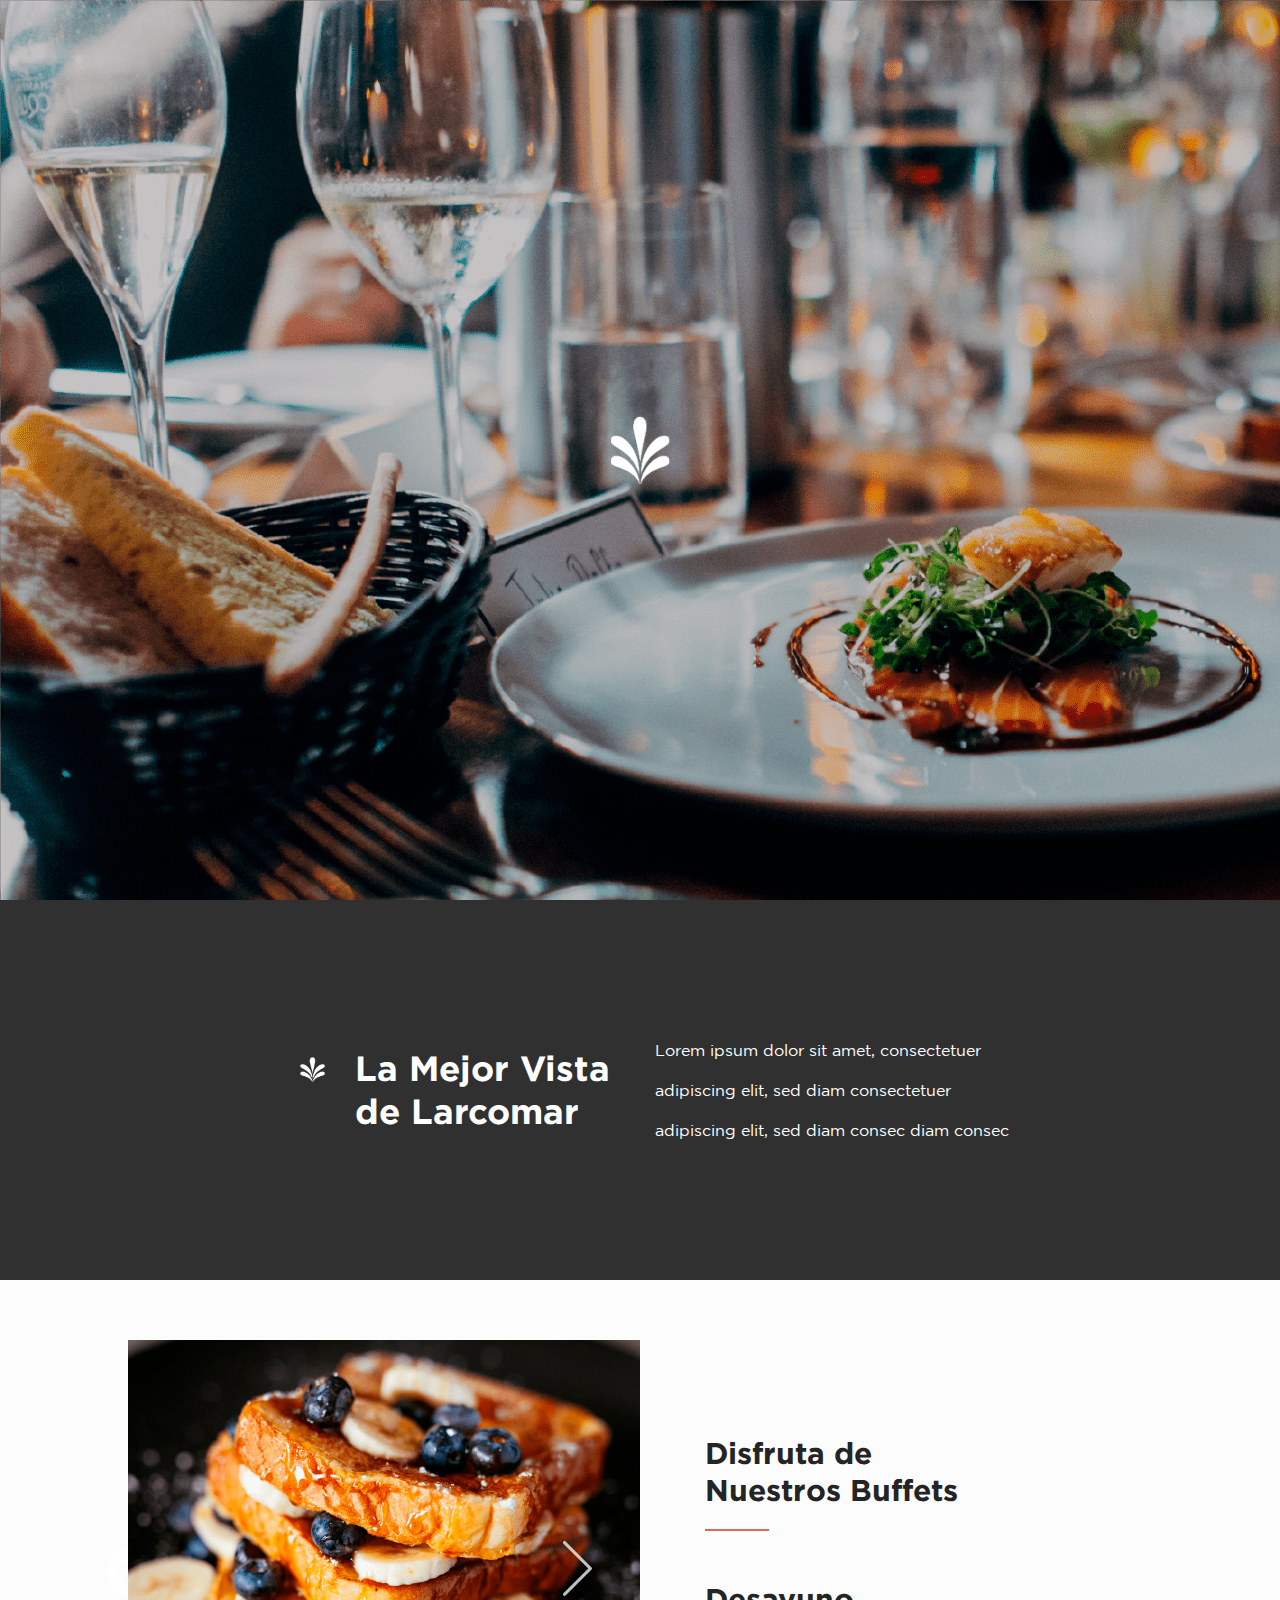
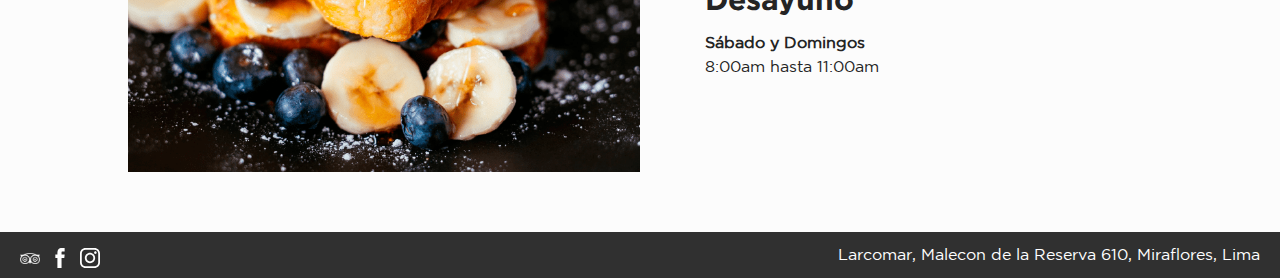
==== index.html @ da6137b2 "first commit" ====
<!DOCTYPE html>
<html lang="es">

<head>
  <meta charset="UTF-8">
  <meta name="viewport" content="width=device-width, initial-scale=1.0">
  <meta http-equiv="X-UA-Compatible" content="ie=edge">
  <title>Mangos | Inicio</title>
  <link rel="stylesheet" href="js/slick/slick.css">
  <link rel="stylesheet" href="js/slick/slick-theme.css">
  <link rel="stylesheet" href="css/style.css">
</head>

<body>
  <div class="loader">
    <img src="img/isotipo-blanco.png" alt="">
  </div>

  </div>
  <header class="header">
    <div class="container__menu">
      <nav class="menu">
        <div class="menu__icon menu-botton" id="bottonOpen">
          <img src="img/menu.svg" alt="">
        </div>
        <div class="menu__sidenav" id="sidenav">
          <a class="closebtn" id="bottonClose">&times;</a>
          <a class="isotipo" href=""><img src="img/isotipo-blanco.png" alt=""></a>
          <a href="index.html">Home</a>
          <a href="card.html">Carta</a>
          <a href="galery.html">Galería</a>
          <a href="#">Reserva</a>
          <a href="contact.html">Contacto</a>
          <a class="language" href="">EN</a>
        </div>

      </nav>
    </div>
  </header>

  <main>
    <section class="banner__home">
      <img src="img/home-header.png" alt="">
      <div class="btn__reservation"><a href="">Reserva</a></div>
      <div class="banner__home__logo">
        <img src="img/logo-blanco.png" alt="">
      </div>
      <div class="btn__card"><a href="">Ver Carta</a></div>
    </section>
    <section class="home__description">
      <div class="home__description__title">
        <img src="img/isotipo-blanco.png" alt="">
        <h1>La Mejor Vista de Larcomar</h1>
      </div>
      <div class="home__description__text">
        <p>Lorem ipsum dolor sit amet, consectetuer adipiscing elit, sed diam consectetuer adipiscing elit, sed diam consec diam consec</p>
      </div>
    </section>

    <section class="home__food">

      <div class="container__one">

        <div class="home__food__slider">
          <div class="slider__home">
            <div class="slide">
              <img src="img/home-slider-desayuno.png" alt="">
            </div>
            <div class="slide">
              <img src="img/home-slider-almuerzo.png" alt="">
            </div>
            <div class="slide">
              <img src="img/home-slider-almuerzo.png" alt="">
            </div>
          </div>
        </div>

        <div class="home__food__description">
          <div class="home__food__description__title">
            <h1>Disfruta de Nuestros Buffets</h1>
            <hr class="border-orange">
          </div>
          <div class="home__food__description__text">
            <p>Desayuno</p>
            <div class="home__food__description__text__hour">
              <span class="days">
                        Sábado y Domingos
                      </span>
              <span class="hours">
                        8:00am hasta 11:00am
                      </span>
            </div>
          </div>
        </div>

      </div>
    </section>
  </main>

  <footer class="footer">
    <div class="footer__redes-sociale">
      <ul>
        <li>
          <a href=""><img src="img/trivago.png" alt=""></a>
        </li>
        <li>
          <a href=""><img src="img/facebook-logo.svg" alt=""></a>
        </li>
        <li>
          <a href=""><img src="img/instagram-logo.svg" alt=""></a>
        </li>
      </ul>
    </div>
    <div class="footer__text">
      Larcomar, Malecon de la Reserva 610, Miraflores, Lima
    </div>
  </footer>

  <script src="js/jquery-3.2.1.min.js"></script>
  <script src="js/slick/slick.min.js"></script>
  <script src="js/main.js"></script>
</body>

</html>
---- css/style.css ----
/* ********** Helpers ********** */
/* ********** Custom Properties ********** */
@font-face {
  font-family: "Gotham-Bold";
  src: url("../fonts/Gotham-Bold.otf");
}
@font-face {
  font-family: "MyriadPro-Regular";
  src: url("../fonts/MyriadPro-Regular.otf");
}
@font-face {
  font-family: "ufonts.com_gotham-book";
  src: url("../fonts/ufonts.com_gotham-book.ttf");
}
:root {
  --gothamBold: "Gotham-Bold";
  --gothamBook: "ufonts.com_gotham-book";
  --alternateFont: monospace;
  --fontWeightLight: 300;
  --fontWeightRegular: 400;
  --fontWeightMedium: 500;
  --fontWeightSemiBold: 600;
  --fontWeightBold: 700;
  --fontSize: 1em;
  --fontSizeParagrap: 20px;
  --fontSizeTitle: 45px;
  --fontSizeSubTitle: 30px;
  --lineHeight: 1.6;
  --white: #FFFFFF;
  --black: #000000;
  --mainColor: #303030;
  --main-color-hover: #363c63;
  --secondColor: #DC6B58;
  --second-color-hover: #0445af;
  --alternateColor: #939EBF;
  --bg-color: var(--mainColor);
  --bg-modal-color: var(--main-modal-color);
  --bg-alternate-color: #999;
  --bg-alternate-modal-color: rgba(153, 153, 153, .75);
  --border-color: #DDD;
  --text-color: #242424;
  --title-color: #333;
  --link-color: var(--second-color);
  --link-hover-color: var(--alternate-color);
  --max-width: 1200px;
  --header-height: 5rem;
  --textColor: var(--black);
}

/* ********** Variables ********** */
/* ********** Mixins ********** */
/* ********** Reset ********** */
html {
  box-sizing: border-box;
  font-family: var(--main-font), var(--alternate-font);
  font-size: var(--font-size);
  line-height: var(--line-height);
  color: var(--text-color);
  background-color: #fcfcfc;
}

*,
*:after,
*:before {
  box-sizing: inherit;
  padding: 0;
  margin: 0;
}

body {
  overflow-x: hidden;
}

a {
  text-decoration: none;
  color: var(--link-color);
  transition: all 0.3s ease-out;
}
a:hover {
  color: var(--link-hover-color);
}

img {
  max-width: 100%;
  width: 100%;
  height: auto;
}

::selection {
  background-color: var(--mainColor);
  color: var(--secondColor);
}

.u-responsiveGrid, .Project {
  display: grid;
  grid-gap: 1em;
  grid-template-columns: repeat(auto-fill, minmax(300px, 1fr));
}

.u-responsiveFlexbox {
  display: flex;
  flex-wrap: wrap;
}
.u-responsiveFlexbox > * {
  flex: 1 1 200px;
}

.u-message, .Form progress + span, .Form input[type=submit], .Sign-btn, .About-info {
  font-size: 4vw;
  font-weight: bold;
  text-align: center;
}
@media screen and (min-width: 45em) {
  .u-message, .Form progress + span, .Form input[type=submit], .Sign-btn, .About-info {
    font-size: 1.5rem;
  }
}

.u-none {
  display: none;
}

.u-btn, .Form input[type=submit], .Sign-btn {
  font-size: 1.1rem;
  margin: 1rem auto;
  padding: 0.5rem 1.5rem;
  outline: 0;
  border: 0;
  border-radius: 10em;
  color: var(--second-color);
  background-color: var(--main-color);
  cursor: pointer;
  box-shadow: var(--shadow-1);
  transition: all 0.3s ease;
}
.u-btn:hover, .Form input[type=submit]:hover, .Sign-btn:hover {
  color: var(--main-color);
  background-color: var(--second-color);
  box-shadow: var(--shadow);
}

.loader {
  display: flex;
  flex-direction: column;
  justify-content: center;
  align-items: center;
  position: fixed;
  height: 100vh;
  width: 100%;
  background: url(../img/home-header.png);
  z-index: 99999;
}
.loader img {
  width: 60px;
  -webkit-animation: flash linear 1s infinite;
  animation: flash linear 1s infinite;
}

@-webkit-keyframes flash {
  0% {
    opacity: 1;
  }
  50% {
    opacity: 0.1;
  }
  100% {
    opacity: 1;
  }
}
@keyframes flash {
  0% {
    opacity: 1;
  }
  50% {
    opacity: 0.1;
  }
  100% {
    opacity: 1;
  }
}
.Home .fa-trash {
  display: none;
}

.About {
  margin: 0 auto;
  max-width: 1024px;
}
.About-header {
  margin: 1.25rem auto;
  width: 80%;
  display: flex;
  justify-content: center;
  justify-items: center;
  align-items: center;
  /*img:first-child {
      grid-column: 1 / 4;
      grid-row: 1 / 2;
    }

    img:last-child {
      grid-column: 2 / 5;
      grid-row: 1 / 2;
    }*/
}
.About-header img {
  border-radius: 50%;
  box-shadow: var(--shadow-img);
  height: 500px;
}
.About-info {
  width: 80%;
  margin: 2rem auto;
  text-align: left;
}
.About-flow {
  width: 90%;
  margin: 1.25rem auto;
}
.About-flow div {
  margin-bottom: 1rem;
  display: grid;
  grid-template-columns: 3rem 1fr;
  grid-template-rows: repeat(2, auto);
  grid-template-areas: "h2 h3" ".  p";
  grid-gap: 2vw;
  align-items: baseline;
}
@media screen and (min-width: 64em) {
  .About-flow div {
    grid-gap: 1rem;
  }
}
.About-flow h2 {
  grid-area: h2;
  color: var(--title-color);
  font-size: 10vw;
}
@media screen and (min-width: 64em) {
  .About-flow h2 {
    font-size: 5rem;
  }
}
.About-flow h3 {
  grid-area: h3;
  color: var(--title-color);
  font-size: 5vw;
}
@media screen and (min-width: 64em) {
  .About-flow h3 {
    font-size: 2.5rem;
  }
}
.About-flow p {
  grid-area: p;
  font-size: 4vw;
}
@media screen and (min-width: 37.5em) {
  .About-flow p {
    font-size: 3.5vw;
  }
}
@media screen and (min-width: 45em) {
  .About-flow p {
    font-size: 3vw;
  }
}
@media screen and (min-width: 64em) {
  .About-flow p {
    font-size: 1.5rem;
  }
}
.About-flow .skill-title {
  color: var(--title-color);
  font-size: 5vw;
}
@media screen and (min-width: 64em) {
  .About-flow .skill-title {
    font-size: 2.5rem;
  }
}
.About-flow .skill {
  display: flex;
  flex-wrap: wrap;
  justify-content: space-evenly;
}
.About-flow .skill .icon {
  margin: 1.25rem 1rem;
  display: flex;
  flex-direction: column;
  flex-wrap: wrap;
  justify-content: center;
  align-items: center;
  align-content: center;
}
.About-flow .skill .icon svg {
  font-size: 5vw;
}
@media screen and (min-width: 64em) {
  .About-flow .skill .icon svg {
    font-size: 2.5rem;
  }
}
.About-flow .skill .icon p {
  font-size: 4vw;
  font-weight: bold;
}
@media screen and (min-width: 37.5em) {
  .About-flow .skill .icon p {
    font-size: 3.5vw;
  }
}
@media screen and (min-width: 45em) {
  .About-flow .skill .icon p {
    font-size: 3vw;
  }
}
@media screen and (min-width: 64em) {
  .About-flow .skill .icon p {
    font-size: 1.5rem;
  }
}

.Contact {
  margin: 0 auto;
  max-width: 80%;
  min-height: calc(100vh - var(--header-height));
  display: flex;
  justify-content: center;
  align-items: center;
}
@media screen and (min-width: 45em) {
  .Contact {
    min-height: calc(100vh - var(--header-height) - 2rem);
  }
}
.Contact form {
  width: 100%;
}

.Admin {
  padding: 1rem;
  min-height: calc(100vh - var(--header-height));
  display: flex;
  flex-direction: column;
  justify-content: center;
  align-items: center;
}
@media screen and (min-width: 45em) {
  .Admin {
    min-height: calc(100vh - var(--header-height) - 2rem);
  }
}
.Admin-auth {
  display: flex;
  flex-direction: column;
  align-items: center;
}
.Admin-auth > * {
  width: 80%;
}
@media screen and (min-width: 45em) {
  .Admin-auth {
    flex-direction: row;
    justify-content: space-evenly;
    align-items: flex-start;
  }
  .Admin-auth > * {
    width: 40%;
  }
}
.Admin-user {
  display: flex;
  flex-direction: column;
  align-items: center;
}
.Admin-user img {
  max-width: 150px;
  border-radius: 50%;
  box-shadow: var(--shadow);
}
.Admin h1 {
  font-size: 3rem;
}

.Sign-btn {
  max-width: 50%;
}

/* ********** Components ********** */
.header {
  position: relative;
}

.container__menu {
  width: 95%;
  position: absolute;
}
.container__one {
  width: 80%;
}
@media screen and (min-width: 1400px) {
  .container__one {
    width: 85%;
  }
}

.navbar {
  display: flex;
  justify-content: space-between;
  padding: 0.5rem 1rem;
  flex-wrap: wrap;
  position: fixed;
  top: 0;
  right: 0;
  left: 0;
  z-index: 1030;
}
@media screen and (min-width: 45em) {
  .navbar {
    flex: 1 1 0;
    padding: 1rem 1.2rem;
  }
}
.navbar__btn {
  flex: 0;
}
@media screen and (min-width: 45em) {
  .navbar__btn {
    display: none;
  }
}
.navbar__brand {
  flex: 1;
  text-align: center;
  margin-left: -5px;
  align-self: center;
}
.navbar__menu {
  margin-top: -100vw;
  width: 100%;
  text-align: center;
  transition: all 1s ease;
  z-index: -111;
}
.navbar__menu.is-active {
  margin-top: 0;
}
@media screen and (min-width: 45em) {
  .navbar__menu {
    flex: 2;
    width: auto;
    margin-top: 0;
  }
}
@media screen and (min-width: 45em) {
  .navbar__menu ul {
    display: flex;
    justify-content: flex-end;
  }
}
.navbar__menu li {
  list-style: none;
}
@media screen and (min-width: 64em) {
  .navbar__menu li {
    padding-left: 1rem;
  }
}
.navbar__menu a {
  padding-right: 0.5rem;
  display: block;
}
@media screen and (min-width: 45em) {
  .navbar__menu a {
    margin-left: 0.5rem;
  }
}
@media screen and (min-width: 64em) {
  .navbar__menu a {
    padding: 0.2rem 1rem;
  }
}

.banner__home {
  width: 100%;
  height: 300px;
}
@media screen and (min-width: 45em) {
  .banner__home {
    height: 100vh;
  }
}
.banner__home img {
  width: 100%;
  height: 300px;
}
@media screen and (min-width: 45em) {
  .banner__home img {
    height: 100vh;
  }
}
.banner__home__logo {
  position: absolute;
  top: 18%;
  left: 50%;
  transform: translate(-50%, -50%);
}
@media screen and (min-width: 45em) {
  .banner__home__logo {
    top: 50%;
  }
}
.banner__home__logo img {
  width: 220px;
  height: auto;
}
.banner__card {
  margin-bottom: 75px;
}

.logo {
  text-align: center;
}
.logo.-contact, .logo.-card {
  padding-top: 130px;
}
@media (max-width: 1700px) {
  .logo.-contact, .logo.-card {
    padding: 100px 0 60px 0;
  }
}
.logo.-contact img, .logo.-card img {
  width: 150px;
}
.logo.-contact {
  padding-bottom: 95px;
}
.logo.-card {
  padding-bottom: 65px;
}

.btn__reservation {
  z-index: 999;
  background-color: var(--secondColor);
  color: var(--white);
  position: absolute;
  top: 600px;
  left: -78px;
  padding: 5px 60px 6px;
  font-family: var(--gothamBold);
  font-size: var(--fontSizeParagrap);
  letter-spacing: 1px;
  transform: rotate(-90deg);
}
.btn__reservation.-contact {
  top: 425.5px;
}
@media (max-width: 1700px) {
  .btn__reservation.-contact {
    top: 384px;
  }
}
@media (max-width: 720px) {
  .btn__reservation.-contact {
    top: 330px;
  }
}
@media (max-width: 1700px) {
  .btn__reservation {
    font-size: 16px;
    padding: 5px 50px 6px;
    left: -70px;
    top: 470px;
  }
}
@media (max-width: 720px) {
  .btn__reservation {
    padding: 5px 30px 6px;
    left: -50px;
    top: 20%;
  }
}
.btn__reservation.-card {
  top: 398px;
  left: -76px;
  padding: 5px 60px 10px;
}
@media (max-width: 1700px) {
  .btn__reservation.-card {
    top: 362px;
    left: -78px;
  }
}
.btn__reservation.-galery {
  top: 486.5px;
}
@media (max-width: 1700px) {
  .btn__reservation.-galery {
    top: 435px;
  }
}
@media (max-width: 720px) {
  .btn__reservation.-galery {
    top: 420px;
  }
}
.btn__card {
  z-index: 999;
  letter-spacing: 1px;
  background-color: var(--secondColor);
  color: var(--white);
  position: absolute;
  top: 600px;
  right: -94px;
  padding: 5px 60px;
  font-family: var(--gothamBold);
  font-size: var(--fontSizeParagrap);
  transform: rotate(-90deg);
}
.btn__card.-contact {
  top: 434px;
}
@media (max-width: 1700px) {
  .btn__card.-contact {
    top: 384px;
  }
}
@media (max-width: 720px) {
  .btn__card.-contact {
    top: 330px;
  }
}
.btn__card.-galery {
  top: 486.5px;
}
@media (max-width: 1700px) {
  .btn__card.-galery {
    top: 435px;
  }
}
@media (max-width: 720px) {
  .btn__card.-galery {
    top: 420px;
  }
}
@media (max-width: 1700px) {
  .btn__card {
    font-size: 16px;
    padding: 5px 42px;
    right: -69px;
    top: 470px;
  }
}
@media (max-width: 720px) {
  .btn__card {
    padding: 5px 22px;
    right: -49px;
    top: 20%;
  }
}
.btn__reservation-submit {
  background: #000000;
  color: #ffffff;
  border: none;
  padding: 10px 20px 15px 25px;
  letter-spacing: 0.06em;
  text-transform: uppercase;
  text-decoration: none;
  outline: none;
  box-shadow: 0 1px 3px rgba(0, 0, 0, 0.12), 0 1px 2px rgba(0, 0, 0, 0.24);
  transition: all 0.3s cubic-bezier(0.25, 0.8, 0.25, 1);
}
.btn__reservation-submit:hover {
  color: #8b8b8b;
  box-shadow: 0 7px 14px rgba(0, 0, 0, 0.18), 0 5px 5px rgba(0, 0, 0, 0.12);
}

.navbar {
  background-color: purple;
}
.navbar.is-active {
  border-radius: 0 0 1rem 1rem;
}
.navbar__btn {
  font-size: 1.3rem;
  color: var(--white);
}
.navbar__brand {
  color: var(--white);
}
@media screen and (min-width: 64em) {
  .navbar__brand {
    font-size: 1.3rem;
  }
}
.navbar__menu {
  font-size: 5vw;
}
@media screen and (min-width: 45em) {
  .navbar__menu {
    font-size: var(--font-size);
  }
}
.navbar__menu a {
  color: var(--white);
  border-radius: 1rem;
}
.navbar__menu a:hover {
  color: purple;
  background-color: var(--white);
}
@media screen and (min-width: 45em) {
  .navbar__menu a:hover {
    background-color: transparent;
  }
}
@media screen and (min-width: 64em) {
  .navbar__menu a:hover {
    background-color: var(--white);
  }
}

/* Header */
.large-header {
  position: relative;
  width: 100%;
  background: #333;
  overflow: hidden;
  background-size: cover;
  background-position: center center;
  z-index: 1;
}

.main-title {
  position: absolute;
  margin: 0;
  padding: 0;
  color: #f9f1e9;
  text-align: center;
  top: 50%;
  left: 50%;
  -webkit-transform: translate3d(-50%, -50%, 0);
  transform: translate3d(-50%, -50%, 0);
}

.demo-1 .main-title,
.demo-3 .main-title {
  text-transform: uppercase;
  font-size: 4.2em;
  letter-spacing: 0.1em;
}

.main-title .thin {
  font-weight: 200;
}

@media only screen and (max-width: 768px) {
  .demo-1 .main-title,
.demo-3 .main-title,
.demo-4 .main-title {
    font-size: 3em;
  }

  .demo-2 .main-title {
    font-size: 4em;
  }
}
.Title {
  margin: 2rem 0;
  font-size: 4vw;
  color: var(--white);
}
@media screen and (min-width: 45em) {
  .Title {
    grid-area: title;
    align-self: center;
    margin: 0;
    font-size: 1.5vw;
    text-align: center;
  }
}
@media screen and (min-width: 64em) {
  .Title {
    margin: 1rem 0;
    text-align: initial;
  }
}
.Title * {
  margin-bottom: 0.5rem;
}
@media screen and (min-width: 45em) {
  .Title * {
    margin-bottom: 0;
  }
}
@media screen and (min-width: 64em) {
  .Title * {
    margin-bottom: 0.5rem;
  }
}

.menu {
  display: flex;
  justify-content: flex-end;
  padding-top: 70px;
}
@media (max-width: 780px) {
  .menu {
    padding-top: 50px;
  }
}
.menu__icon img {
  width: 30px;
}
.menu__sidenav {
  display: flex;
  flex-direction: column;
  justify-content: center;
  align-content: center;
  align-items: center;
  height: 100%;
  /* 100% Full-height */
  width: 0;
  /* 0 width - change this with JavaScript */
  position: fixed;
  /* Stay in place */
  z-index: 10000;
  /* Stay on top */
  top: 0;
  /* Stay at the top */
  right: 0;
  background-color: var(--secondColor);
  /* Black*/
  overflow-x: hidden;
  /* Disable horizontal scroll */
  padding-top: 60px;
  /* Place content 60px from the top */
  transition: 0.5s;
  /* 0.5 second transition effect to slide in the sidenav */
}
.menu__sidenav.-active {
  width: 579px;
}
@media (max-width: 1024px) {
  .menu__sidenav.-active {
    width: 100%;
  }
}
.menu__sidenav a {
  padding-bottom: 2em;
  text-decoration: none;
  font-size: var(--fontSizeSubTitle);
  font-family: var(--gothamBook);
  color: var(--white);
  display: block;
  transition: 0.3s;
}
@media (max-width: 1700px) {
  .menu__sidenav a {
    padding-bottom: 35px;
  }
}
.menu__sidenav a:hover {
  color: #f1f1f1;
}
.menu__sidenav .language {
  padding-top: 32px;
}
@media (max-width: 1700px) {
  .menu__sidenav .language {
    padding-top: 16px;
  }
}
.menu__sidenav .isotipo {
  padding-bottom: 60px;
}
.menu__sidenav .isotipo img {
  width: 60px;
}
@media (max-width: 1700px) {
  .menu__sidenav .isotipo {
    padding-bottom: 35px;
  }
}
.menu__sidenav .closebtn {
  position: absolute;
  top: 45px;
  right: 60px;
  font-size: 50px;
  margin-left: 50px;
  cursor: pointer;
}
.menu__card {
  position: absolute;
  top: 980px;
  left: -355px;
  font-family: var(--gothamBook);
  font-size: var(--fontSizeParagrap);
  z-index: 9999;
  transform: rotate(-90deg);
}
@media (max-width: 1700px) {
  .menu__card {
    font-size: 16px;
    left: -310px;
  }
}
@media (max-width: 1280px) {
  .menu__card {
    top: 880px;
  }
}
.menu__card .actived {
  border-bottom: 4px solid var(--secondColor);
}
.menu__card a {
  margin-left: 45px;
  cursor: pointer;
}

.slick-prev:after {
  content: "";
  display: none;
}

.slick-next::before {
  content: "";
  background-image: url("../img/next-arrow.svg");
  background-size: cover;
  height: 55px;
  width: 55px;
  position: absolute;
}

.slick-next {
  right: 80px;
  top: 46.5%;
}

.slick-prev::before, .slick-next::before {
  font-size: 55px;
  line-height: 1;
  opacity: 0.75;
  color: white;
  -webkit-font-smoothing: antialiased;
  -moz-osx-font-smoothing: grayscale;
}

.slick-prev:hover:after,
.slick-next:hover:after {
  color: #7e7e7e;
}

.SocialMedia {
  display: flex;
  justify-content: space-evenly;
  font-size: 4vw;
}
@media screen and (min-width: 45em) {
  .SocialMedia {
    grid-area: social;
    font-size: 1.5rem;
  }
}

.footer {
  background-color: var(--mainColor);
  display: flex;
  justify-content: space-between;
  align-items: center;
  color: var(--white);
  padding: 10px 20px;
  font-family: var(--gothamBook);
  font-size: var(--fontSizeParagrap);
  height: 80px;
}
@media (max-width: 1700px) {
  .footer {
    font-size: 16px;
    height: auto;
  }
}
@media (max-width: 480px) {
  .footer {
    text-align: right;
  }
}
.footer__redes-sociale ul {
  display: flex;
  justify-content: flex-start;
  align-items: center;
  list-style: none;
}
.footer__redes-sociale ul li {
  margin-right: 10px;
}
.footer__redes-sociale ul li img {
  width: 20px;
  padding-top: 6px;
}
@media (max-width: 480px) {
  .footer__redes-sociale ul li img {
    width: 30px;
  }
}

.Form {
  text-align: center;
}
.Form * {
  margin-bottom: 0.5rem;
}
.Form input[type=text],
.Form input[type=email],
.Form textarea {
  padding: 1rem;
  width: 100%;
  display: block;
  border-radius: 10em;
  box-shadow: var(--shadow-1);
  border: 0;
  font-size: 1rem;
  font-family: var(--main-font);
  transition: all 0.3s ease-out;
  margin-bottom: 1rem;
}
.Form input[type=text]:focus,
.Form input[type=email]:focus,
.Form textarea:focus {
  outline: 0;
  border: 0;
  box-shadow: var(--shadow);
}
.Form progress {
  margin-bottom: 1rem;
  -webkit-appearance: none;
  appearance: none;
  border: 0;
  width: 100%;
  height: 2rem;
}
.Form progress[value] {
  background-color: var(--alternate-color);
}
.Form progress::-webkit-progress-bar {
  background-color: var(--alternate-color);
}
.Form progress::-moz-progress-bar {
  background-color: var(--second-color);
}
.Form progress::-webkit-progress-value {
  background-color: var(--second-color);
}
.Form progress + span {
  display: block;
}
.Form-uploader {
  position: relative;
  width: 100%;
  overflow: hidden;
  display: flex;
  justify-content: space-between;
  align-items: center;
}
.Form-uploader span {
  padding-left: 0.5rem;
  width: 15%;
  display: block;
  text-align: center;
}
.Form-uploader input[type=file] {
  position: absolute;
  width: 100%;
  top: 0;
  bottom: 0;
  left: 0;
  right: 0;
  cursor: pointer;
  opacity: 0;
}
.Form legend {
  font-size: 3rem;
}

.Project figure {
  padding: 1rem;
  display: flex;
  flex-direction: column;
}
.Project img {
  background-color: var(--border-color);
  border-radius: 1rem 1rem 0 0;
  box-shadow: var(--shadow);
}
.Project figcaption {
  display: flex;
  flex-direction: column;
  flex-wrap: wrap;
  justify-content: flex-start;
  align-items: flex-start;
  align-content: flex-start;
  box-shadow: var(--shadow);
  border-radius: 0 0 1rem 1rem;
  padding: 0.9rem;
  font-size: 4vw;
  color: var(--second-color);
  background-color: var(--white);
}
.Project figcaption div {
  display: flex;
  flex-wrap: wrap;
  justify-content: space-between;
  align-items: flex-start;
  align-content: center;
  width: 100%;
  margin: 0.5rem 0;
}
.Project figcaption div .title {
  font-size: 1.1rem;
  font-weight: bold;
  text-transform: uppercase;
}
.Project figcaption div svg {
  font-size: 1.5rem;
}
.Project figcaption .description,
.Project figcaption .category {
  font-size: 1rem;
  color: var(--text-color);
  text-transform: uppercase;
}
.Project .fa-trash {
  cursor: pointer;
}

.home__description {
  background: var(--mainColor);
  display: flex;
  justify-content: center;
  align-items: center;
  flex-wrap: wrap;
  padding: 30px;
  color: var(--white);
  margin-bottom: 60px;
  padding: 130px 475px;
}
@media (max-width: 1700px) {
  .home__description {
    padding: 130px 270px;
  }
}
@media (max-width: 1024px) {
  .home__description {
    padding: 50px 70px;
  }
}
@media (max-width: 780px) {
  .home__description {
    padding: 30px;
  }
}
.home__description__title {
  display: flex;
  flex: 1;
  padding-left: 30px;
}
.home__description__title img {
  width: 40px;
  height: 45px;
  padding-top: 10px;
  margin-right: 30px;
}
@media (max-width: 1700px) {
  .home__description__title img {
    width: 30px;
    height: 35px;
  }
}
@media (max-width: 1024px) {
  .home__description__title img {
    padding-top: 0px;
    margin-right: 10px;
  }
}
.home__description__title h1 {
  text-align: left;
  font-family: var(--gothamBold);
  font-size: var(--fontSizeTitle);
  width: 100%;
}
@media (max-width: 1700px) {
  .home__description__title h1 {
    font-size: 35px;
  }
}
@media (max-width: 1024px) {
  .home__description__title h1 {
    font-size: 25px;
    text-align: center;
    padding-bottom: 20px;
  }
}
@media screen and (min-width: 45em) {
  .home__description__title h1 {
    padding-right: 65px;
  }
}
@media (max-width: 1700px) {
  .home__description__title h1 {
    padding-right: 45px;
  }
}
.home__description__text {
  text-align: center;
  font-family: var(--gothamBook);
  font-size: var(--fontSizeParagrap);
}
@media (max-width: 1700px) {
  .home__description__text {
    font-size: 16px;
  }
}
@media screen and (min-width: 45em) {
  .home__description__text {
    flex: 1;
    text-align: left;
  }
  .home__description__text p {
    line-height: 40px;
  }
}
.home__food {
  margin-bottom: 60px;
  display: flex;
  justify-content: center;
  align-items: center;
}
.home__food .container__one {
  display: flex;
  align-items: center;
  flex-wrap: wrap;
}
.home__food__slider {
  width: 100%;
  margin-bottom: 40px;
}
@media screen and (min-width: 64em) {
  .home__food__slider {
    width: 50%;
    margin-bottom: 0;
  }
}
.home__food__description {
  padding-left: 65px;
}
@media (max-width: 1240px) {
  .home__food__description {
    padding-left: 25px;
  }
}
@media (max-width: 1024px) {
  .home__food__description {
    padding-left: 0;
  }
}
.home__food__description__title h1 {
  text-align: left;
  width: 72%;
  font-size: var(--fontSizeTitle);
  font-family: var(--gothamBold);
}
@media (max-width: 1700px) {
  .home__food__description__title h1 {
    font-size: 30px;
  }
}
.home__food__description__title .border-orange {
  margin: 20px 0 50px 0;
  color: var(--secondColor);
  width: 15%;
  height: 2px;
  border: none;
  background: var(--secondColor);
}
@media (max-width: 1024px) {
  .home__food__description__title .border-orange {
    margin-bottom: 30px;
  }
}
.home__food__description__text p {
  font-weight: bold;
  margin-bottom: 15px;
  font-size: var(--fontSizeSubTitle);
  font-family: var(--gothamBold);
}
@media (max-width: 1700px) {
  .home__food__description__text p {
    font-size: 30px;
  }
}
.home__food__description__text__hour {
  font-family: var(--gothamBook);
}
.home__food__description__text__hour span {
  display: block;
  font-size: var(--fontSizeParagrap);
}
@media (max-width: 1700px) {
  .home__food__description__text__hour span {
    font-size: 16px;
  }
}
.home__food__description__text__hour .days {
  padding-bottom: 5px;
  font-size: var(--fontSizeParagrap);
  font-weight: bold;
}
@media (max-width: 1700px) {
  .home__food__description__text__hour .days {
    font-size: 16px;
  }
}

.contact {
  margin-bottom: 90px;
  display: flex;
  justify-content: center;
  align-content: center;
}
@media (max-width: 1400px) {
  .contact {
    margin-bottom: 60px;
  }
}
.contact__container {
  width: 80%;
  display: flex;
  display: flex;
  align-items: center;
  flex-wrap: wrap;
}
@media (max-width: 1024px) {
  .contact__map {
    width: 100%;
  }
}
.contact__map iframe {
  width: 667px;
  height: 593px;
}
@media (max-width: 1700px) {
  .contact__map iframe {
    margin-bottom: 0px;
    width: 500px;
    height: 450px;
  }
}
@media (max-width: 1280px) {
  .contact__map iframe {
    margin-bottom: 0px;
    width: 450px;
    height: 450px;
  }
}
@media (max-width: 1024px) {
  .contact__map iframe {
    margin-bottom: 40px;
    width: 100%;
    height: 400px;
  }
}
.contact__information {
  padding-left: 65px;
}
@media (max-width: 1700px) {
  .contact__information {
    padding-left: 45px;
  }
}
@media (max-width: 1280px) {
  .contact__information {
    padding-left: 25px;
  }
}
@media (max-width: 1024px) {
  .contact__information {
    padding-left: 0;
  }
}
.contact__information__title h1 {
  text-align: left;
  width: 72%;
  font-family: var(--gothamBold);
  font-size: var(--fontSizeTitle);
}
@media (max-width: 1700px) {
  .contact__information__title h1 {
    font-size: 35px;
  }
}
@media (max-width: 1024px) {
  .contact__information__title h1 {
    font-size: 25px;
  }
}
.contact__information__title .border-orange {
  margin: 20px 0 50px 0;
  color: var(--secondColor);
  width: 15%;
  height: 2px;
  border: none;
  background: var(--secondColor);
}
@media (max-width: 1024px) {
  .contact__information__title .border-orange {
    margin-bottom: 30px;
  }
}
.contact__information__direction.-one {
  margin-bottom: 50px;
}
@media (max-width: 1024px) {
  .contact__information__direction.-one {
    margin-bottom: 30px;
  }
}
.contact__information__direction h2 {
  font-weight: bold;
  font-weight: bold;
  margin-bottom: 15px;
  font-size: var(--fontSizeSubTitle);
  font-family: var(--gothamBold);
}
@media (max-width: 1700px) {
  .contact__information__direction h2 {
    font-size: 30px;
  }
}
.contact__information__direction p {
  margin-bottom: 10px;
  font-family: var(--gothamBook);
}
.contact__information__direction__hour span {
  display: block;
  font-size: var(--fontSizeParagrap);
}
@media (max-width: 1700px) {
  .contact__information__direction__hour span {
    font-size: 16px;
  }
}
.contact__information__direction__hour .days {
  font-weight: bold;
  font-size: var(--fontSizeParagrap);
}
@media (max-width: 1700px) {
  .contact__information__direction__hour .days {
    font-size: 16px;
  }
}

.reservation {
  margin-bottom: 60px;
  display: flex;
  justify-content: center;
  align-content: center;
}
.reservation__container {
  width: 80%;
  justify-content: flex-start;
  display: flex;
  flex-direction: column;
  align-items: flex-start;
  flex-wrap: wrap;
}
.reservation__form {
  width: 100%;
  margin: 45px auto;
}
.reservation__form__row-flex {
  display: flex;
  align-items: center;
  flex-wrap: wrap;
}
.reservation__form__group {
  position: relative;
  margin: 25px 0;
  width: 100%;
}
@media screen and (min-width: 920px) {
  .reservation__form__group {
    width: auto;
    margin: 45px 0;
  }
}
.reservation__form__group input,
.reservation__form__group textarea {
  margin-right: 40px;
  background: none;
  color: #c6c6c6;
  font-size: 18px;
  padding: 10px 10px 10px 0px;
  display: block;
  width: 100%;
  border: none;
  border-radius: 0;
  border-bottom: 1px solid #c6c6c6;
}
@media screen and (min-width: 920px) {
  .reservation__form__group input,
.reservation__form__group textarea {
    width: 320px;
  }
}
.reservation__form__group input:focus,
.reservation__form__group textarea:focus {
  outline: none;
}
.reservation__form__group input:focus ~ label, .reservation__form__group input:valid ~ label,
.reservation__form__group textarea:focus ~ label,
.reservation__form__group textarea:valid ~ label {
  top: -14px;
  font-size: 12px;
  color: #2196F3;
}
.reservation__form__group input:focus ~ .bar:before,
.reservation__form__group textarea:focus ~ .bar:before {
  width: 320px;
}
.reservation__form__group textarea {
  resize: none;
}
.reservation__form__group input[type=password] {
  letter-spacing: 0.3em;
}
.reservation__form__group label {
  color: #c6c6c6;
  font-size: 16px;
  font-weight: normal;
  position: absolute;
  pointer-events: none;
  left: 5px;
  top: 10px;
  transition: 300ms ease all;
}
.reservation__form__group .bar {
  position: relative;
  display: block;
  width: 320px;
}
.reservation__form__group .bar:before {
  content: "";
  height: 2px;
  width: 0;
  bottom: 0px;
  position: absolute;
  background: #2196F3;
  transition: 300ms ease all;
  left: 0%;
}

.group {
  position: relative;
  margin: 45px 0;
}

.btn-box {
  margin: 50px 0 0 0;
}

.select-text {
  padding-right: 40px;
  position: relative;
  font-family: inherit;
  background-color: transparent;
  width: 100%;
  padding: 10px 10px 10px 0;
  font-size: 18px;
  border-radius: 0;
  border: none;
  border-bottom: 1px solid rgba(0, 0, 0, 0.12);
}
@media screen and (min-width: 920px) {
  .select-text {
    width: 320px;
  }
}

/* Remove focus */
.select-text:focus {
  outline: none;
  border-bottom: 1px solid rgba(0, 0, 0, 0);
}

/* Use custom arrow */
.select .select-text {
  appearance: none;
  -webkit-appearance: none;
}

.select {
  width: 100%;
}
@media screen and (min-width: 920px) {
  .select {
    width: 320px;
  }
}

.select:after {
  /* Styling the down arrow */
  width: 0;
  height: 0;
  padding: 0;
  content: "";
  border-left: 6px solid transparent;
  border-right: 6px solid transparent;
  border-top: 6px solid rgba(0, 0, 0, 0.12);
  pointer-events: none;
  float: right;
  margin-top: -25px;
}

/* LABEL ======================================= */
.select-label {
  color: rgba(0, 0, 0, 0.26);
  font-size: 18px;
  font-weight: normal;
  position: absolute;
  pointer-events: none;
  left: 0;
  top: 10px;
  transition: 0.2s ease all;
}

/* active state */
.select-text:focus ~ .select-label,
.select-text:valid ~ .select-label {
  color: #2F80ED;
  top: -20px;
  transition: 0.2s ease all;
  font-size: 14px;
}

/* BOTTOM BARS ================================= */
.select-bar {
  position: relative;
  display: block;
  width: 320px;
}

.select-bar:before,
.select-bar:after {
  content: "";
  height: 2px;
  width: 0;
  bottom: 1px;
  position: absolute;
  background: #2F80ED;
  transition: 0.2s ease all;
}

.select-bar:before {
  left: 50%;
}

.select-bar:after {
  right: 50%;
}

/* active state */
.select-text:focus ~ .select-bar:before,
.select-text:focus ~ .select-bar:after {
  width: 50%;
}

/* HIGHLIGHTER ================================== */
.select-highlight {
  position: absolute;
  height: 60%;
  width: 100px;
  top: 25%;
  left: 0;
  pointer-events: none;
  opacity: 0.5;
}

.md-radio {
  margin-right: 30px;
}

.card {
  margin-bottom: 50px;
  display: flex;
  justify-content: center;
  align-content: center;
}
.card__container {
  width: 80%;
}
.card__content {
  display: none;
  padding: 0 8%;
  flex-direction: column;
}
.card__content.-active {
  display: block;
}
.card__content-border {
  color: #686868;
  height: 1px;
  border: none;
  background: #686868;
  margin-top: 30px;
}
.card__content-title h2 {
  font-size: var(--fontSizeSubTitle);
  font-family: var(--gothamBold);
}
@media (max-width: 1700px) {
  .card__content-title h2 {
    font-size: 30px;
  }
}
.card__content-row {
  display: flex;
  justify-content: flex-start;
  align-content: center;
  flex-wrap: wrap;
}
.card__content__text {
  margin-right: 5%;
  flex: 1;
  margin-top: 40px;
}
.card__content__text img {
  width: 50px;
  float: right;
}
@media (max-width: 1700px) {
  .card__content__text img {
    float: center;
  }
}
.card__content__text-title {
  font-family: var(--gothamBold);
  font-size: var(--fontSizeParagrap);
}
@media (max-width: 1700px) {
  .card__content__text-title {
    font-size: 16px;
  }
}
.card__content__text-description {
  font-family: var(--gothamBook);
  font-size: var(--fontSizeParagrap);
}
@media (max-width: 1700px) {
  .card__content__text-description {
    font-size: 16px;
  }
}
.card__content__text-title, .card__content__text-description {
  line-height: 30px;
}

.galery {
  display: flex;
  justify-content: center;
  align-items: center;
  margin-bottom: 80px;
}
.galery__container {
  width: 100%;
}
@media (max-width: 1700px) {
  .galery__container {
    width: 70%;
  }
}
@media (max-width: 1280px) {
  .galery__container {
    width: 80%;
  }
}

.services-slider {
  display: flex;
  max-width: 600px;
}

.nav-container .slick-current img {
  box-shadow: 0 0 4px 2px rgba(108, 232, 220, 0.9);
}

slider-main {
  width: 100%;
}

.main-container {
  width: 100%;
}

.nav-container img {
  max-height: 135px;
}

.nav-container .slick-slide {
  max-height: 135px;
  margin-bottom: 18px;
}

.services-slider .slick-track {
  margin: 0;
}

@media (min-width: 1000) {
  .slider-nav {
    display: none !important;
  }
}
img {
  vertical-align: middle;
}

/* Position the image container (needed to position the left and right arrows) */
.container {
  position: relative;
  display: flex;
  justify-content: center;
}
@media (max-width: 1024px) {
  .container {
    flex-wrap: wrap;
  }
}

/* Hide the images by default */
.mySlides {
  display: none;
}

/* Add a pointer when hovering over the thumbnail images */
.cursor {
  cursor: pointer;
}

/* Next & previous buttons */
.prev,
.next {
  cursor: pointer;
  width: auto;
  user-select: none;
  -webkit-user-select: none;
  text-align: center;
}
.prev img,
.next img {
  width: 30px;
}
@media (max-width: 720px) {
  .prev img,
.next img {
    width: 20px;
    max-width: 20px;
  }
}
@media (max-width: 1024px) {
  .prev,
.next {
    display: none;
  }
}
.prev.-movil,
.next.-movil {
  display: none;
}
@media (max-width: 1024px) {
  .prev.-movil,
.next.-movil {
    display: block;
  }
}

/* Position the "next button" to the right */
.next {
  padding: 20px;
}

.prev {
  padding: 20px;
}

/* On hover, add a black background color with a little bit see-through */
/* Number text (1/3 etc) */
.numbertext {
  color: #f2f2f2;
  font-size: 12px;
  padding: 8px 12px;
  position: absolute;
  top: 0;
}

/* Container for image text */
.caption-container {
  text-align: center;
  background-color: #222;
  padding: 2px 16px;
  color: white;
}

.row:after {
  content: "";
  display: table;
  clear: both;
}

.row {
  display: flex;
  flex-direction: column;
  padding-left: 65px;
  justify-content: center;
}
@media (max-width: 1700px) {
  .row {
    padding-left: 45px;
  }
}
@media (max-width: 1280px) {
  .row {
    padding-left: 35px;
  }
}
@media (max-width: 1024px) {
  .row {
    flex-direction: row;
    padding-left: 0px;
    padding-top: 30px;
    align-items: center;
  }
}

/* Six columns side by side */
.column {
  margin: 10px;
  height: 200px;
}
@media (max-width: 1400px) {
  .column {
    height: 150px;
  }
}
@media (max-width: 800px) {
  .column {
    height: auto;
  }
}
.column img {
  width: 100%;
  height: 100%;
}

/* Add a transparency effect for thumnbail images */
.demo {
  opacity: 0.6;
}

.active,
.demo:hover {
  opacity: 1;
}

/*# sourceMappingURL=style.css.map */
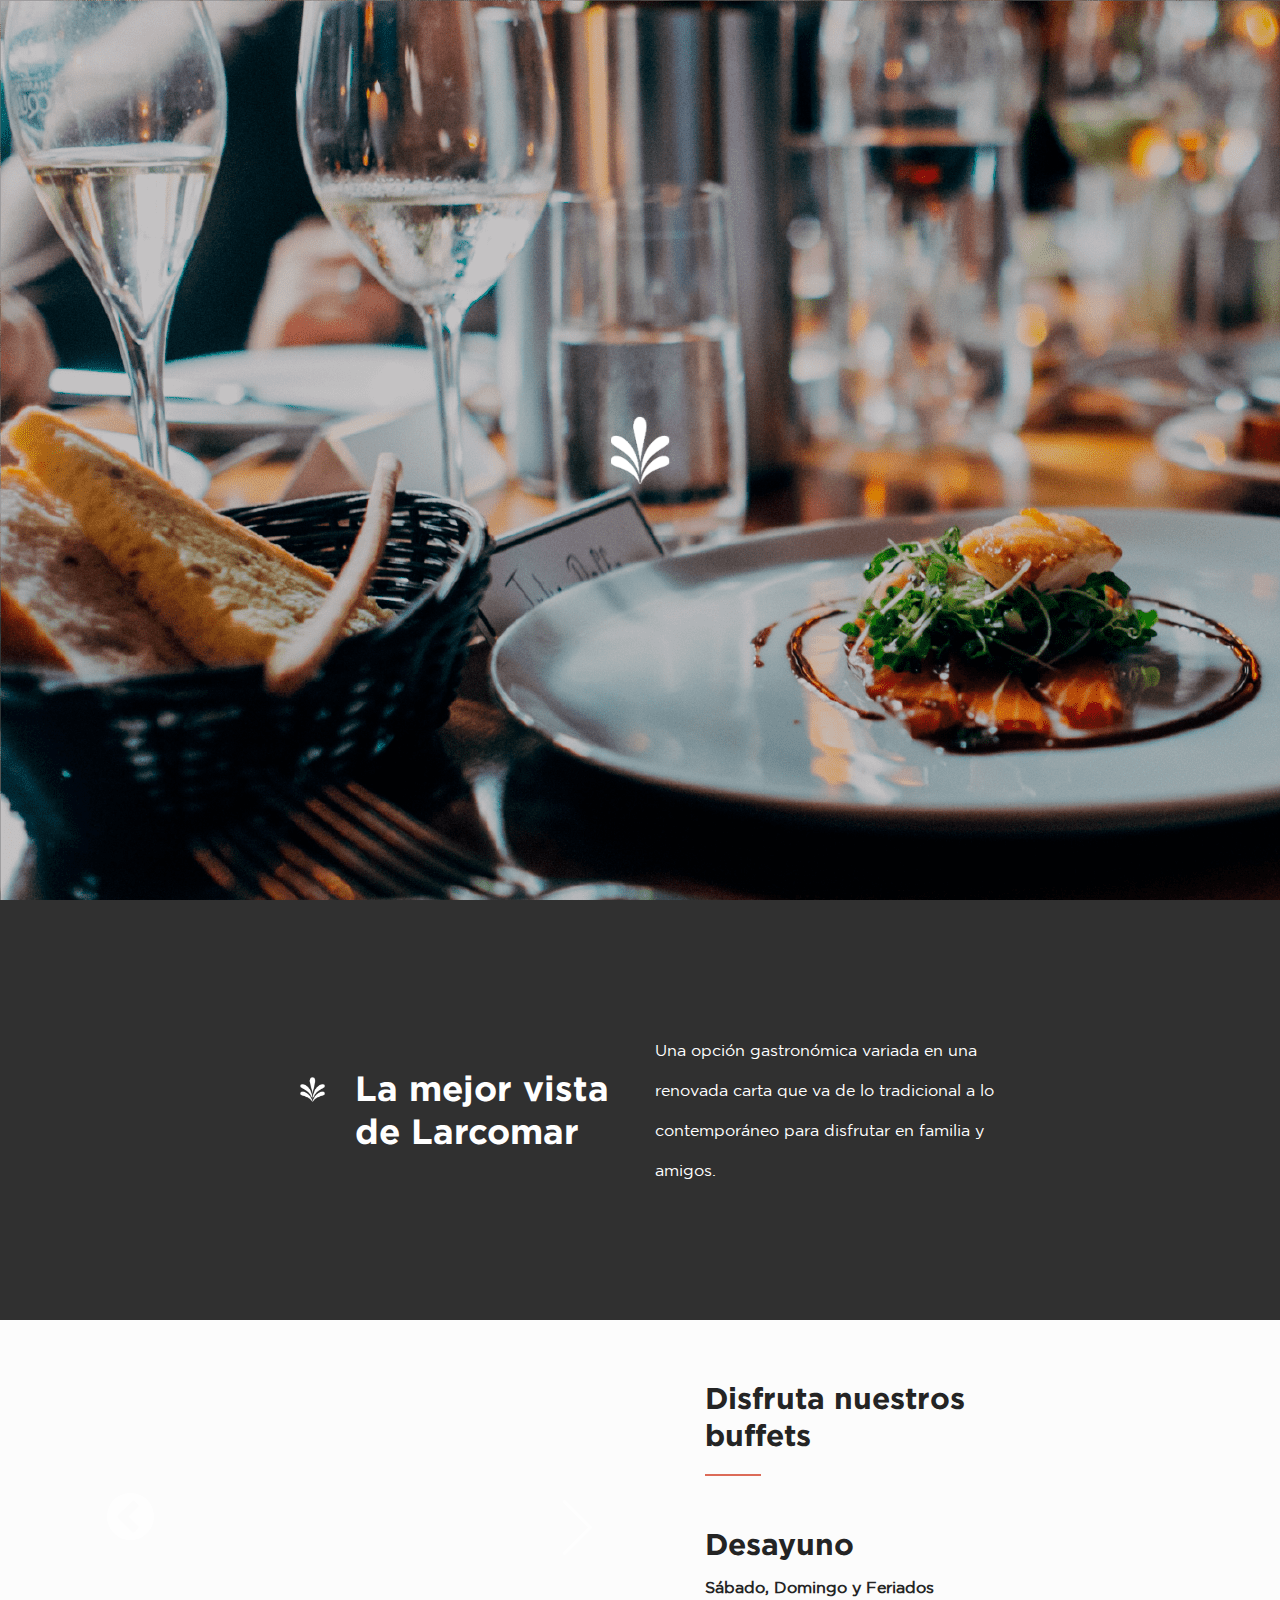
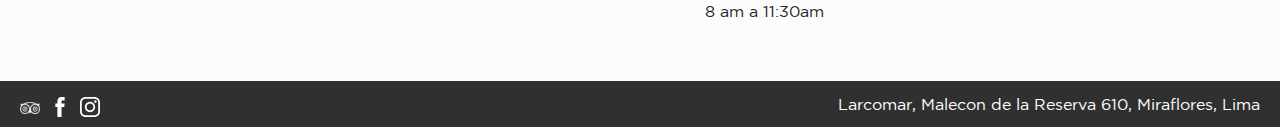
==== commit bf2bce89: "paginas eventos y menu degustacion" ====
--- a/index.html
+++ b/index.html
@@ -40,20 +40,25 @@
 
   <main>
     <section class="banner__home">
+      <!-- esto es para poner la imagen  -->
       <img src="img/home-header.png" alt="">
+      <!-- esto es para poner el video  -->
+      <!-- <video id="video-home" class="video-home" controls>
+        <source src="http://techslides.com/demos/sample-videos/small.ogv" type="video/ogg">
+      </video> -->
       <div class="btn__reservation"><a href="">Reserva</a></div>
-      <div class="banner__home__logo">
+      <div id="banner-logo" class="banner__home__logo">
         <img src="img/logo-blanco.png" alt="">
       </div>
-      <div class="btn__card"><a href="">Ver Carta</a></div>
+      <div class="btn__card"><a href="card.html">Ver Carta</a></div>
     </section>
     <section class="home__description">
       <div class="home__description__title">
         <img src="img/isotipo-blanco.png" alt="">
-        <h1>La Mejor Vista de Larcomar</h1>
+        <h1>La mejor vista de Larcomar </h1>
       </div>
       <div class="home__description__text">
-        <p>Lorem ipsum dolor sit amet, consectetuer adipiscing elit, sed diam consectetuer adipiscing elit, sed diam consec diam consec</p>
+        <p>Una opción gastronómica variada en una renovada carta que va de lo tradicional a lo contemporáneo para disfrutar en familia y amigos.  </p>
       </div>
     </section>
 
@@ -63,32 +68,42 @@
 
         <div class="home__food__slider">
           <div class="slider__home">
-            <div class="slide">
-              <img src="img/home-slider-desayuno.png" alt="">
+            <div id="slide-1" class="slide">
+              <img src="img/desayuno-buffet.jpg" alt="">
             </div>
-            <div class="slide">
-              <img src="img/home-slider-almuerzo.png" alt="">
+            <div id="slide-2" class="slide">
+              <img src="img/home-slider-almuerzo.jpg" alt="">
             </div>
-            <div class="slide">
-              <img src="img/home-slider-almuerzo.png" alt="">
+            <div id="slide-3" class="slide">
+              <img src="img/lonche-buffet-mangos.jpg" alt="">
             </div>
           </div>
         </div>
 
         <div class="home__food__description">
           <div class="home__food__description__title">
-            <h1>Disfruta de Nuestros Buffets</h1>
+            <h1>Disfruta nuestros buffets</h1>
             <hr class="border-orange">
           </div>
-          <div class="home__food__description__text">
+          <div id="food-1" data-id="1" class="home__food__description__text">
             <p>Desayuno</p>
             <div class="home__food__description__text__hour">
-              <span class="days">
-                        Sábado y Domingos
-                      </span>
-              <span class="hours">
-                        8:00am hasta 11:00am
-                      </span>
+              <span class="days">Sábado, Domingo y Feriados </span>
+              <span class="hours">8 am a 11:30am </span>
+            </div>
+          </div>
+          <div id="food-2" data-id="2" class="home__food__description__text">
+            <p>Almuerzo </p>
+            <div class="home__food__description__text__hour">
+              <span class="days">Lunes a Sábado</span>
+              <span class="hours">12:30 pm a 4:00 pm</span>
+            </div>
+          </div>
+          <div id="food-3" data-id="3" class="home__food__description__text">
+            <p>Lonche </p>
+            <div class="home__food__description__text__hour">
+              <span class="days">Sábado y Domingos</span>
+              <span class="hours">Lunes a Sábado 4:30 pm a 7:30 pm </span>
             </div>
           </div>
         </div>
--- a/css/style.css
+++ b/css/style.css
@@ -45,6 +45,7 @@
   --max-width: 1200px;
   --header-height: 5rem;
   --textColor: var(--black);
+  --colorGold: #987f60;
 }
 
 /* ********** Variables ********** */
@@ -118,6 +119,10 @@
 
 .u-none {
   display: none;
+}
+
+.text-center {
+  text-align: center;
 }
 
 .u-btn, .Form input[type=submit], .Sign-btn {
@@ -178,6 +183,14 @@
     opacity: 1;
   }
 }
+.color-gold {
+  color: var(--colorGold) !important;
+}
+
+.bg-gold {
+  background-color: var(--colorGold) !important;
+}
+
 .Home .fa-trash {
   display: none;
 }
@@ -515,8 +528,106 @@
   width: 220px;
   height: auto;
 }
+.banner__event {
+  width: 100%;
+  height: 300px;
+}
+@media screen and (min-width: 45em) {
+  .banner__event {
+    height: 90vh;
+  }
+}
+.banner__event img {
+  width: 100%;
+  height: 300px;
+}
+@media screen and (min-width: 45em) {
+  .banner__event img {
+    height: 90vh;
+  }
+}
+.banner__event__logo {
+  position: absolute;
+  top: 18%;
+  left: 50%;
+  text-align: center;
+  transform: translate(-50%, -50%);
+}
+@media screen and (min-width: 45em) {
+  .banner__event__logo {
+    top: 40%;
+  }
+}
+.banner__event__logo img {
+  width: 220px;
+  height: auto;
+}
+.banner__event h1 {
+  margin-top: 2.5rem;
+  text-align: center;
+  color: var(--white);
+  font-size: 30px;
+  font-family: var(--gothamBold);
+}
+@media (max-width: 1700px) {
+  .banner__event h1 {
+    font-size: 30px;
+  }
+}
+@media screen and (min-width: 45em) {
+  .banner__event h1 {
+    margin-top: 7rem;
+    font-size: 90px;
+  }
+}
 .banner__card {
   margin-bottom: 75px;
+}
+.banner__card__img {
+  display: none;
+}
+.banner__card__img.-active {
+  display: block;
+}
+.banner__card__text {
+  padding: 0 2%;
+  margin-bottom: 2.5rem;
+  position: relative;
+}
+@media screen and (min-width: 64em) {
+  .banner__card__text {
+    margin-bottom: 4.5rem;
+  }
+}
+@media screen and (min-width: 1440px) {
+  .banner__card__text {
+    padding: 0 9%;
+  }
+}
+.banner__card__text h1 {
+  text-align: center;
+  color: #987f60;
+  margin: 2rem 0;
+  font-size: var(--fontSizeTitle);
+  font-family: var(--gothamBold);
+}
+@media (max-width: 1700px) {
+  .banner__card__text h1 {
+    font-size: 30px;
+  }
+}
+.banner__card__text p {
+  font-family: var(--gothamBold);
+  font-size: var(--fontSizeParagrap);
+  line-height: 30px;
+}
+@media (max-width: 1700px) {
+  .banner__card__text p {
+    font-size: 16px;
+  }
+}
+.banner__card__text p b {
+  color: #987f60;
 }
 
 .logo {
@@ -546,7 +657,7 @@
   color: var(--white);
   position: absolute;
   top: 600px;
-  left: -78px;
+  left: -86px;
   padding: 5px 60px 6px;
   font-family: var(--gothamBold);
   font-size: var(--fontSizeParagrap);
@@ -566,6 +677,16 @@
     top: 330px;
   }
 }
+@media (max-width: 1920px) {
+  .btn__reservation {
+    left: -78px;
+  }
+}
+@media (max-width: 1913px) {
+  .btn__reservation {
+    left: -86px;
+  }
+}
 @media (max-width: 1700px) {
   .btn__reservation {
     font-size: 16px;
@@ -583,8 +704,18 @@
 }
 .btn__reservation.-card {
   top: 398px;
-  left: -76px;
+  left: -84px;
   padding: 5px 60px 10px;
+}
+@media (max-width: 1920px) {
+  .btn__reservation.-card {
+    left: -77px;
+  }
+}
+@media (max-width: 1913px) {
+  .btn__reservation.-card {
+    left: -83px;
+  }
 }
 @media (max-width: 1700px) {
   .btn__reservation.-card {
@@ -918,6 +1049,34 @@
   margin-left: 45px;
   cursor: pointer;
 }
+.menu__card.--degustacion .actived {
+  border-bottom: 4px solid var(--colorGold);
+}
+
+.slider__snack-degustacion .slick-initialized .slick-slide, .slider__piqueos-degustacion .slick-initialized .slick-slide, .slider__sandwiches-degustacion .slick-initialized .slick-slide, .slider__fondos-degustacion .slick-initialized .slick-slide, .slider__postres-degustacion .slick-initialized .slick-slide {
+  width: 100%;
+}
+.slider__snack-degustacion .slick-prev::before, .slider__piqueos-degustacion .slick-prev::before, .slider__sandwiches-degustacion .slick-prev::before, .slider__fondos-degustacion .slick-prev::before, .slider__postres-degustacion .slick-prev::before {
+  content: "";
+  background-image: url("../img/prev-arrow.svg");
+  background-size: cover;
+  height: 55px;
+  width: 55px;
+  position: absolute;
+}
+.slider__snack-degustacion .slick-prev, .slider__piqueos-degustacion .slick-prev, .slider__sandwiches-degustacion .slick-prev, .slider__fondos-degustacion .slick-prev, .slider__postres-degustacion .slick-prev {
+  left: 25px;
+  top: 46.5%;
+  z-index: 9999;
+}
+.slider__snack-degustacion .slide img, .slider__piqueos-degustacion .slide img, .slider__sandwiches-degustacion .slide img, .slider__fondos-degustacion .slide img, .slider__postres-degustacion .slide img {
+  width: 100%;
+}
+@media screen and (min-width: 64em) {
+  .slider__snack-degustacion .slide img, .slider__piqueos-degustacion .slide img, .slider__sandwiches-degustacion .slide img, .slider__fondos-degustacion .slide img, .slider__postres-degustacion .slide img {
+    height: 1470px;
+  }
+}
 
 .slick-prev:after {
   content: "";
@@ -974,6 +1133,10 @@
   font-family: var(--gothamBook);
   font-size: var(--fontSizeParagrap);
   height: 80px;
+  position: relative;
+}
+.footer.--degustacion {
+  background-color: rgba(48, 48, 48, 0.9);
 }
 @media (max-width: 1700px) {
   .footer {
@@ -1320,6 +1483,16 @@
   .home__food__description__text__hour .days {
     font-size: 16px;
   }
+}
+
+#food-2, #food-3 {
+  display: none;
+}
+
+.video-home {
+  object-fit: cover;
+  width: 100%;
+  height: 100%;
 }
 
 .contact {
@@ -1723,6 +1896,9 @@
     font-size: 30px;
   }
 }
+.card__content-title.--degustacion {
+  margin-top: 2.5rem;
+}
 .card__content-row {
   display: flex;
   justify-content: flex-start;
@@ -1763,6 +1939,30 @@
 }
 .card__content__text-title, .card__content__text-description {
   line-height: 30px;
+}
+.card__content__text.--degustacion {
+  margin-top: 30px;
+}
+.card__content .row {
+  display: flex;
+  flex-direction: row;
+  padding: 0;
+}
+.card__content__slider {
+  flex: 3;
+}
+.card__content__slider {
+  flex: 3;
+}
+.card__content__column {
+  flex: 1;
+}
+.card #snackContentDegustacion,
+.card #piqueosContentDegustacion,
+.card #sandwichesContentDegustacion,
+.card #fondosContentDegustacion,
+.card #postresContentDegustacion {
+  padding: 0;
 }
 
 .galery {
@@ -1971,4 +2171,417 @@
   opacity: 1;
 }
 
+.menu-degustacion {
+  background-color: #ecebea;
+  position: relative;
+}
+.menu-degustacion__bg-one {
+  position: absolute;
+  top: -100px;
+  width: 235px;
+  height: 235px;
+  background-image: url("../../img/menu.bg1.png");
+  background-repeat: no-repeat;
+  background-size: 100%;
+}
+@media screen and (min-width: 37.5em) {
+  .menu-degustacion__bg-one {
+    top: -155px;
+    width: 350px;
+    height: 350px;
+    left: -50px;
+  }
+}
+@media screen and (min-width: 45em) {
+  .menu-degustacion__bg-one {
+    top: -175px;
+    width: 400px;
+    height: 400px;
+  }
+}
+@media screen and (min-width: 64em) {
+  .menu-degustacion__bg-one {
+    top: -217px;
+    width: 500px;
+    height: 500px;
+    left: -75px;
+  }
+}
+@media screen and (min-width: 75em) {
+  .menu-degustacion__bg-one {
+    width: 542px;
+    height: 542px;
+    top: -235px;
+    left: -80px;
+  }
+}
+@media screen and (min-width: 1700px) {
+  .menu-degustacion__bg-one {
+    width: 842px;
+    height: 842px;
+    top: -370px;
+    left: -115px;
+  }
+}
+.menu-degustacion__bg-two {
+  position: absolute;
+  top: 2px;
+  right: -220px;
+  width: 336px;
+  height: 336px;
+  background-image: url("../../img/mg-bg-2.png");
+  background-repeat: no-repeat;
+  background-size: 100%;
+}
+@media screen and (min-width: 37.5em) {
+  .menu-degustacion__bg-two {
+    top: -49px;
+    width: 436px;
+    height: 436px;
+    right: -300px;
+  }
+}
+@media screen and (min-width: 45em) {
+  .menu-degustacion__bg-two {
+    top: -53px;
+    width: 436px;
+    height: 436px;
+    right: -315px;
+  }
+}
+@media screen and (min-width: 64em) {
+  .menu-degustacion__bg-two {
+    top: -70px;
+    width: 536px;
+    height: 536px;
+    right: -395px;
+  }
+}
+@media screen and (min-width: 75em) {
+  .menu-degustacion__bg-two {
+    top: -70px;
+    width: 536px;
+    height: 536px;
+    right: -418px;
+  }
+}
+@media screen and (min-width: 75em) {
+  .menu-degustacion__bg-two {
+    top: -70px;
+    width: 536px;
+    height: 536px;
+    right: -418px;
+  }
+}
+@media screen and (min-width: 1440px) {
+  .menu-degustacion__bg-two {
+    top: -85px;
+    width: 650px;
+    height: 650px;
+    right: -500px;
+  }
+}
+@media screen and (min-width: 1700px) {
+  .menu-degustacion__bg-two {
+    right: -540px;
+  }
+}
+.menu-degustacion__bg-three {
+  position: absolute;
+  bottom: 0px;
+  right: -150px;
+  width: 336px;
+  height: 260px;
+  background-image: url("../../img/mg-bg-three.png");
+  background-repeat: no-repeat;
+  background-size: 100%;
+}
+@media screen and (min-width: 37.5em) {
+  .menu-degustacion__bg-three {
+    right: -220px;
+    width: 500px;
+    height: 350px;
+  }
+}
+@media screen and (min-width: 45em) {
+  .menu-degustacion__bg-three {
+    right: -261px;
+    width: 600px;
+    height: 410px;
+  }
+}
+@media screen and (min-width: 64em) {
+  .menu-degustacion__bg-three {
+    right: -306px;
+    width: 700px;
+    height: 470px;
+  }
+}
+@media screen and (min-width: 75em) {
+  .menu-degustacion__bg-three {
+    right: -454px;
+    width: 1027px;
+    height: 673px;
+  }
+}
+@media screen and (min-width: 1700PX) {
+  .menu-degustacion__bg-three {
+    right: -453px;
+    width: 1027px;
+    height: 703px;
+  }
+}
+
+.event__text {
+  display: flex;
+  justify-content: center;
+  margin-top: 1.5rem;
+  margin-bottom: 3rem;
+}
+@media screen and (min-width: 45em) {
+  .event__text {
+    margin-top: 4.5rem;
+    margin-bottom: 8rem;
+  }
+}
+.event__text .container {
+  max-width: 85%;
+}
+@media screen and (min-width: 45em) {
+  .event__text .container {
+    max-width: 60%;
+  }
+}
+.event__text p {
+  text-align: center;
+  line-height: 30px;
+  font-weight: 500;
+  font-family: var(--gothamBook);
+  font-size: var(--fontSizeParagrap);
+}
+@media (max-width: 1700px) {
+  .event__text p {
+    font-size: 16px;
+  }
+}
+.event__event-description {
+  display: flex;
+  flex-direction: column;
+  align-content: center;
+  justify-content: center;
+  align-items: center;
+}
+.event__event-description .container__one {
+  width: 90%;
+}
+.event__event-description .row-flex {
+  display: flex;
+  justify-content: space-between;
+  align-content: center;
+  align-items: center;
+  margin-bottom: 2.5rem;
+}
+@media screen and (min-width: 45em) {
+  .event__event-description .row-flex {
+    margin-bottom: 4.5rem;
+  }
+}
+.event__event-description .row-flex img {
+  width: 30px;
+}
+@media screen and (min-width: 45em) {
+  .event__event-description .row-flex img {
+    width: 45px;
+  }
+}
+.event__event-description__title {
+  text-align: center;
+  display: flex;
+  flex-direction: column;
+  align-items: center;
+  align-content: center;
+  justify-content: center;
+}
+.event__event-description__title h1 {
+  font-size: var(--fontSizeTitle);
+  font-family: var(--gothamBold);
+}
+@media (max-width: 1700px) {
+  .event__event-description__title h1 {
+    font-size: 30px;
+  }
+}
+.event__event-description__title .border-orange {
+  margin-top: 20px;
+  color: var(--secondColor);
+  width: 25%;
+  height: 4px;
+  border: none;
+  background: var(--secondColor);
+}
+.event__event-description__slider {
+  margin-bottom: 3rem;
+  width: 100%;
+}
+@media screen and (min-width: 45em) {
+  .event__event-description__slider {
+    margin-bottom: 9rem;
+  }
+}
+.event__event-description__slider .slide {
+  margin: 0 0.7rem;
+}
+.event__event-description__slider .slide img {
+  margin-bottom: 1.5rem;
+}
+.event__event-description__slider .slide__description {
+  padding: 0 1.8rem;
+}
+.event__event-description__slider .slide__description h3 {
+  text-align: center;
+  font-size: var(--fontSizeSubTitle);
+  font-family: var(--gothamBold);
+  margin-bottom: 1rem;
+}
+.event__event-description__slider .slide__description .sub-title {
+  font-family: var(--gothamBold);
+  font-size: var(--fontSizeParagrap);
+}
+@media (max-width: 1700px) {
+  .event__event-description__slider .slide__description .sub-title {
+    font-size: 16px;
+  }
+}
+.event__event-description__slider .slide__description p {
+  line-height: 30px;
+  font-weight: 500;
+  font-family: var(--gothamBook);
+  font-size: var(--fontSizeParagrap);
+}
+@media (max-width: 1700px) {
+  .event__event-description__slider .slide__description p {
+    font-size: 16px;
+  }
+}
+.event__event-description__slider .slide__description ul {
+  padding: 0;
+  margin: 0;
+  display: flex;
+  justify-content: center;
+  align-items: center;
+  align-content: center;
+  flex-direction: column;
+}
+.event__event-description__slider .slide__description ul li {
+  list-style: none;
+  line-height: 30px;
+  font-weight: 500;
+  font-family: var(--gothamBook);
+  font-size: var(--fontSizeParagrap);
+}
+@media (max-width: 1700px) {
+  .event__event-description__slider .slide__description ul li {
+    font-size: 16px;
+  }
+}
+.event #event-title-2 {
+  display: none;
+}
+
+.degustacion__food {
+  display: flex;
+  justify-content: center;
+  align-items: center;
+}
+.degustacion__food .container__one {
+  display: flex;
+  flex-wrap: wrap;
+  width: 100%;
+}
+@media screen and (min-width: 64em) {
+  .degustacion__food .container__one {
+    flex-wrap: nowrap;
+  }
+}
+.degustacion__food__slider {
+  width: 100%;
+  margin-bottom: 40px;
+}
+@media screen and (min-width: 64em) {
+  .degustacion__food__slider {
+    width: 60%;
+    margin-bottom: 0;
+  }
+}
+.degustacion__food__description {
+  padding-left: 5rem;
+}
+@media (max-width: 1240px) {
+  .degustacion__food__description {
+    padding-left: 4rem;
+  }
+}
+@media (max-width: 1023px) {
+  .degustacion__food__description {
+    padding-left: 0;
+  }
+}
+.degustacion__food__description__title h1 {
+  text-align: left;
+  width: 72%;
+  font-size: var(--fontSizeTitle);
+  font-family: var(--gothamBold);
+}
+@media (max-width: 1700px) {
+  .degustacion__food__description__title h1 {
+    font-size: 30px;
+  }
+}
+.degustacion__food__description__title .border-orange {
+  margin: 20px 0 50px 0;
+  color: var(--secondColor);
+  width: 15%;
+  height: 2px;
+  border: none;
+  background: var(--secondColor);
+}
+@media (max-width: 1024px) {
+  .degustacion__food__description__title .border-orange {
+    margin-bottom: 30px;
+  }
+}
+.degustacion__food__description__text p {
+  font-weight: bold;
+  margin-bottom: 15px;
+  font-size: var(--fontSizeSubTitle);
+  font-family: var(--gothamBold);
+}
+@media (max-width: 1700px) {
+  .degustacion__food__description__text p {
+    font-size: 30px;
+  }
+}
+.degustacion__food__description__text__hour {
+  font-family: var(--gothamBook);
+}
+.degustacion__food__description__text__hour span {
+  display: block;
+  font-size: var(--fontSizeParagrap);
+}
+@media (max-width: 1700px) {
+  .degustacion__food__description__text__hour span {
+    font-size: 16px;
+  }
+}
+.degustacion__food__description__text__hour .days {
+  padding-bottom: 5px;
+  font-size: var(--fontSizeParagrap);
+  font-weight: bold;
+}
+@media (max-width: 1700px) {
+  .degustacion__food__description__text__hour .days {
+    font-size: 16px;
+  }
+}
+
 /*# sourceMappingURL=style.css.map */
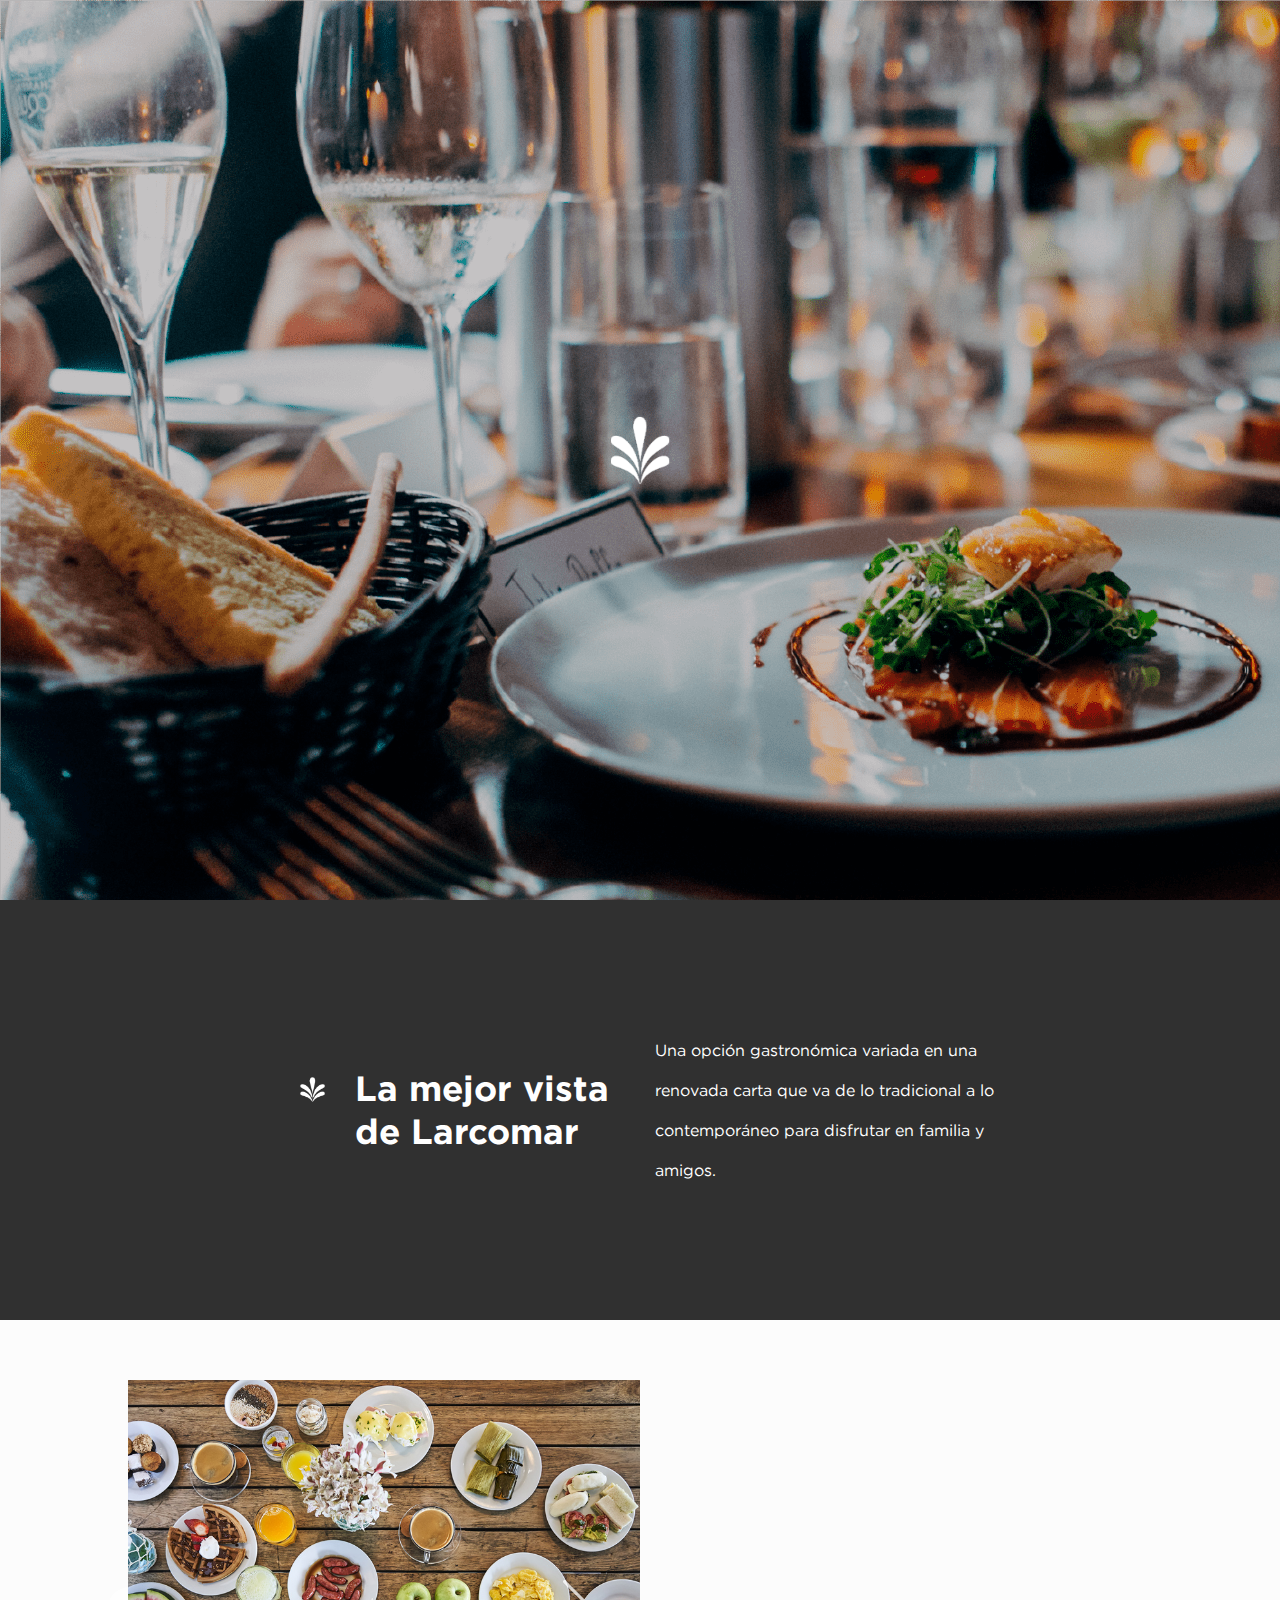
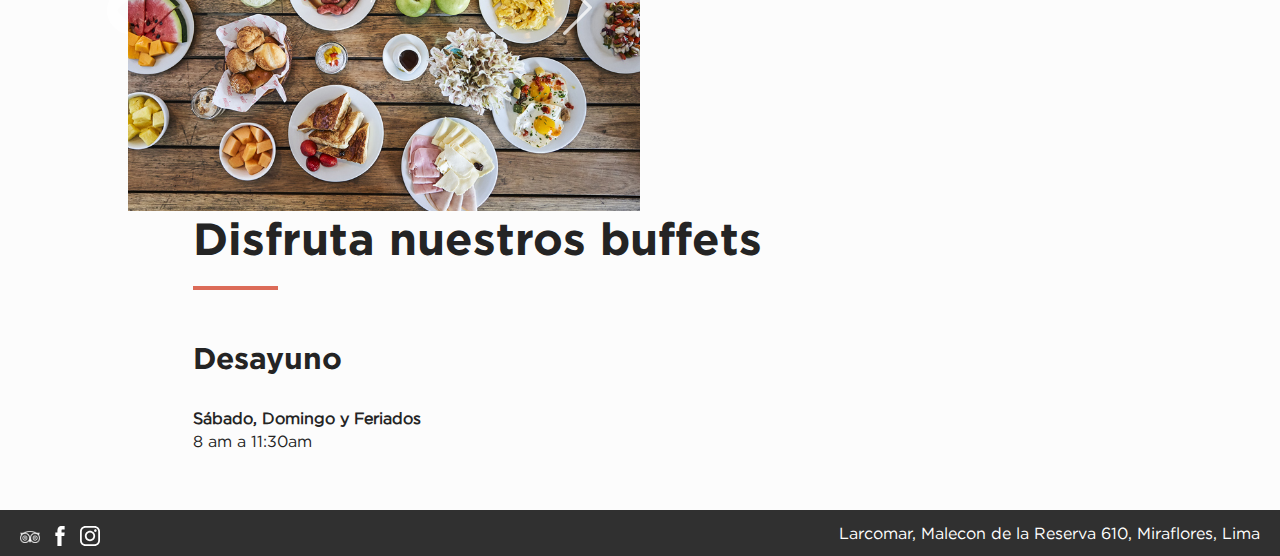
==== commit 5992879d: "cambios de css" ====
--- a/index.html
+++ b/index.html
@@ -20,6 +20,8 @@
   <header class="header">
     <div class="container__menu">
       <nav class="menu">
+        <span class="menu__lenguage">EN</span>
+        <img class="menu__logo" src="img/logo-blanco.png" alt="">
         <div class="menu__icon menu-botton" id="bottonOpen">
           <img src="img/menu.svg" alt="">
         </div>
@@ -29,6 +31,8 @@
           <a href="index.html">Home</a>
           <a href="card.html">Carta</a>
           <a href="galery.html">Galería</a>
+          <a href="menu-degustacion.html">Menu degustacion</a>
+          <a href="eventos.html">Eventos</a>
           <a href="#">Reserva</a>
           <a href="contact.html">Contacto</a>
           <a class="language" href="">EN</a>
@@ -38,19 +42,24 @@
     </div>
   </header>
 
-  <main>
+  <main id="home-page" class="home">
     <section class="banner__home">
       <!-- esto es para poner la imagen  -->
-      <img src="img/home-header.png" alt="">
+      <!--<img src="img/home-header.png" alt=""> -->
       <!-- esto es para poner el video  -->
-      <!-- <video id="video-home" class="video-home" controls>
-        <source src="http://techslides.com/demos/sample-videos/small.ogv" type="video/ogg">
-      </video> -->
+      <video id="video-home" class="video-home">
+          <source src="http://pro.contralogo.com/mangos/img/MANGOS-editado.mp4" type="video/ogg">
+        </video>
+      <button id="btn-video" class="banner__home__btn-play"><img src="img/play-button.svg" alt=""></button>
       <div class="btn__reservation"><a href="">Reserva</a></div>
       <div id="banner-logo" class="banner__home__logo">
         <img src="img/logo-blanco.png" alt="">
       </div>
       <div class="btn__card"><a href="card.html">Ver Carta</a></div>
+    </section>
+    <section class="btn-card-reservation">
+      <div class="btn-card-reservation__reservation"><a href="">Reserva</a></div>
+      <div class="btn-card-reservation__card"><a href="card.html">Ver Carta</a></div>
     </section>
     <section class="home__description">
       <div class="home__description__title">
@@ -58,7 +67,7 @@
         <h1>La mejor vista de Larcomar </h1>
       </div>
       <div class="home__description__text">
-        <p>Una opción gastronómica variada en una renovada carta que va de lo tradicional a lo contemporáneo para disfrutar en familia y amigos.  </p>
+        <p>Una opción gastronómica variada en una renovada carta que va de lo tradicional a lo contemporáneo para disfrutar en familia y amigos. </p>
       </div>
     </section>
 
--- a/css/style.css
+++ b/css/style.css
@@ -12,9 +12,24 @@
   font-family: "ufonts.com_gotham-book";
   src: url("../fonts/ufonts.com_gotham-book.ttf");
 }
+@font-face {
+  font-family: "Gotham-Medium";
+  src: url("../fonts/Gotham-Medium.otf");
+}
+@font-face {
+  font-family: "Gotham--Bold";
+  src: url("../fonts/Gotham-Bold.otf");
+}
+@font-face {
+  font-family: "Gotham-Book-Regular";
+  src: url("../fonts/Gotham-Book-Regular.otf");
+}
 :root {
-  --gothamBold: "Gotham-Bold";
-  --gothamBook: "ufonts.com_gotham-book";
+  --gothamMedium: "Gotham-Medium";
+  --bebas: "BebasNeueBold";
+  --gothamBold: "Gotham--Bold";
+  --gothamBook: "Gotham-Book-Regular";
+  --M: "MyriadPro-Regular";
   --alternateFont: monospace;
   --fontWeightLight: 300;
   --fontWeightRegular: 400;
@@ -58,6 +73,7 @@
   line-height: var(--line-height);
   color: var(--text-color);
   background-color: #fcfcfc;
+  overflow-x: hidden;
 }
 
 *,
@@ -191,6 +207,11 @@
   background-color: var(--colorGold) !important;
 }
 
+.font-medium {
+  font-family: var(--gothamMedium) !important;
+  font-weight: bold !important;
+}
+
 .Home .fa-trash {
   display: none;
 }
@@ -406,7 +427,7 @@
 }
 
 .container__menu {
-  width: 95%;
+  width: 100%;
   position: absolute;
 }
 .container__one {
@@ -498,10 +519,12 @@
 .banner__home {
   width: 100%;
   height: 300px;
+  margin-top: 153px;
 }
 @media screen and (min-width: 45em) {
   .banner__home {
     height: 100vh;
+    margin-top: 0;
   }
 }
 .banner__home img {
@@ -517,24 +540,75 @@
   position: absolute;
   top: 18%;
   left: 50%;
+  display: none;
   transform: translate(-50%, -50%);
 }
 @media screen and (min-width: 45em) {
   .banner__home__logo {
-    top: 50%;
+    top: 30%;
+    display: block;
   }
 }
 .banner__home__logo img {
-  width: 220px;
+  width: 100px;
   height: auto;
 }
+@media screen and (min-width: 45em) {
+  .banner__home__logo img {
+    width: 220px;
+  }
+}
+.banner__home__btn-play {
+  cursor: pointer;
+  border: none;
+  margin: 0;
+  padding: 0;
+  width: auto;
+  overflow: visible;
+  background: transparent;
+  /* inherit font & color from ancestor */
+  color: inherit;
+  font: inherit;
+  /* Normalize `line-height`. Cannot be changed from `normal` in Firefox 4+. */
+  line-height: normal;
+  /* Corrects font smoothing for webkit */
+  -webkit-font-smoothing: inherit;
+  -moz-osx-font-smoothing: inherit;
+  /* Corrects inability to style clickable `input` types in iOS */
+  -webkit-appearance: none;
+  position: absolute;
+  top: 40%;
+  left: 50%;
+  transform: translate(-50%, -50%);
+}
+@media screen and (min-width: 45em) {
+  .banner__home__btn-play {
+    top: 60%;
+  }
+}
+.banner__home__btn-play img {
+  width: 50px;
+  height: auto;
+}
+@media screen and (min-width: 45em) {
+  .banner__home__btn-play img {
+    width: 120px;
+  }
+}
 .banner__event {
   width: 100%;
   height: 300px;
+  display: none;
 }
 @media screen and (min-width: 45em) {
   .banner__event {
     height: 90vh;
+    display: block;
+  }
+}
+@media screen and (min-width: 1700px) {
+  .banner__event {
+    height: 810px;
   }
 }
 .banner__event img {
@@ -544,6 +618,11 @@
 @media screen and (min-width: 45em) {
   .banner__event img {
     height: 90vh;
+  }
+}
+@media screen and (min-width: 1700px) {
+  .banner__event img {
+    height: 810px;
   }
 }
 .banner__event__logo {
@@ -559,8 +638,8 @@
   }
 }
 .banner__event__logo img {
-  width: 220px;
-  height: auto;
+  width: 171px;
+  height: 131px;
 }
 .banner__event h1 {
   margin-top: 2.5rem;
@@ -577,14 +656,26 @@
 @media screen and (min-width: 45em) {
   .banner__event h1 {
     margin-top: 7rem;
-    font-size: 90px;
+    font-size: 87px;
   }
 }
 .banner__card {
   margin-bottom: 75px;
 }
+@media screen and (min-width: 45em) {
+  .banner__card {
+    margin-top: 0;
+    height: auto;
+  }
+}
 .banner__card__img {
+  height: 180px;
   display: none;
+}
+@media screen and (min-width: 45em) {
+  .banner__card__img {
+    height: auto;
+  }
 }
 .banner__card__img.-active {
   display: block;
@@ -593,6 +684,17 @@
   padding: 0 2%;
   margin-bottom: 2.5rem;
   position: relative;
+  background-image: url("../img/menu.bg1.png");
+  background-repeat: no-repeat;
+  background-size: 500px 500px;
+  background-position: center left -350px;
+  padding: 0 6%;
+}
+@media screen and (min-width: 45em) {
+  .banner__card__text {
+    background: none;
+    padding: 0;
+  }
 }
 @media screen and (min-width: 64em) {
   .banner__card__text {
@@ -605,6 +707,8 @@
   }
 }
 .banner__card__text h1 {
+  font-weight: 100;
+  letter-spacing: 2px;
   text-align: center;
   color: #987f60;
   margin: 2rem 0;
@@ -619,13 +723,19 @@
 .banner__card__text p {
   font-family: var(--gothamBold);
   font-size: var(--fontSizeParagrap);
-  line-height: 30px;
+  line-height: 40px;
 }
 @media (max-width: 1700px) {
   .banner__card__text p {
     font-size: 16px;
   }
 }
+@media (max-width: 720px) {
+  .banner__card__text p {
+    text-align: center;
+    font-size: 14px;
+  }
+}
 .banner__card__text p b {
   color: #987f60;
 }
@@ -634,11 +744,17 @@
   text-align: center;
 }
 .logo.-contact, .logo.-card {
-  padding-top: 130px;
-}
-@media (max-width: 1700px) {
+  display: none;
+}
+@media screen and (min-width: 45em) {
   .logo.-contact, .logo.-card {
+    display: block;
     padding: 100px 0 60px 0;
+  }
+}
+@media screen and (min-width: 1700px) {
+  .logo.-contact, .logo.-card {
+    padding-top: 130px;
   }
 }
 .logo.-contact img, .logo.-card img {
@@ -697,29 +813,31 @@
 }
 @media (max-width: 720px) {
   .btn__reservation {
-    padding: 5px 30px 6px;
-    left: -50px;
-    top: 20%;
+    display: none;
   }
 }
 .btn__reservation.-card {
-  top: 398px;
-  left: -84px;
-  padding: 5px 60px 10px;
-}
-@media (max-width: 1920px) {
+  top: 364px;
+  left: -50px;
+}
+@media (min-width: 720px) {
   .btn__reservation.-card {
-    left: -77px;
-  }
-}
-@media (max-width: 1913px) {
+    left: -70px;
+  }
+}
+@media (min-width: 1700px) {
+  .btn__reservation.-card {
+    top: 362px;
+    left: -87px;
+  }
+}
+@media (min-width: 1913px) {
   .btn__reservation.-card {
     left: -83px;
   }
 }
-@media (max-width: 1700px) {
+@media (min-width: 1920px) {
   .btn__reservation.-card {
-    top: 362px;
     left: -78px;
   }
 }
@@ -762,6 +880,14 @@
     top: 330px;
   }
 }
+.btn__card.-card {
+  top: 375px;
+}
+@media (max-width: 1700px) {
+  .btn__card.-card {
+    top: 362px;
+  }
+}
 .btn__card.-galery {
   top: 486.5px;
 }
@@ -785,9 +911,7 @@
 }
 @media (max-width: 720px) {
   .btn__card {
-    padding: 5px 22px;
-    right: -49px;
-    top: 20%;
+    display: none;
   }
 }
 .btn__reservation-submit {
@@ -933,12 +1057,108 @@
 
 .menu {
   display: flex;
-  justify-content: flex-end;
-  padding-top: 70px;
-}
-@media (max-width: 780px) {
+  justify-content: space-around;
+  padding: 30px 0;
+  align-items: center;
+  background-color: var(--mainColor);
+}
+.menu.--degustacion {
+  background-color: #987f60;
+}
+@media screen and (min-width: 45em) {
+  .menu.--degustacion {
+    background-color: transparent;
+  }
+}
+.menu.--degustacion .black {
+  display: none;
+}
+@media screen and (min-width: 45em) {
+  .menu.--degustacion .black {
+    display: block;
+  }
+}
+.menu.--degustacion .white {
+  display: block;
+}
+@media screen and (min-width: 45em) {
+  .menu.--degustacion .white {
+    display: none;
+  }
+}
+.menu.--pages .black {
+  display: none;
+}
+@media screen and (min-width: 45em) {
+  .menu.--pages .black {
+    display: block;
+  }
+}
+.menu.--pages .white {
+  display: block;
+}
+@media screen and (min-width: 45em) {
+  .menu.--pages .white {
+    display: none;
+  }
+}
+@media screen and (min-width: 45em) {
   .menu {
-    padding-top: 50px;
+    padding-top: 70px;
+    background-color: transparent;
+    justify-content: flex-end;
+    padding-right: 3rem;
+  }
+}
+.menu__lenguage {
+  color: var(--white);
+  align-self: flex-start;
+  margin-top: 10px;
+  font-family: var(--gothamBold);
+  font-size: 25px;
+}
+@media screen and (min-width: 45em) {
+  .menu__lenguage {
+    display: none;
+  }
+}
+.menu__logo {
+  width: 120px;
+}
+@media screen and (min-width: 45em) {
+  .menu__logo {
+    display: none;
+  }
+}
+.menu__icon {
+  align-self: flex-start;
+  cursor: pointer;
+  z-index: 9999;
+  margin-top: 10px;
+}
+@media screen and (min-width: 45em) {
+  .menu__icon {
+    margin-right: 4%;
+  }
+}
+@media screen and (min-width: 64em) {
+  .menu__icon {
+    margin-right: 5%;
+  }
+}
+@media screen and (min-width: 75em) {
+  .menu__icon {
+    margin-right: 6%;
+  }
+}
+@media screen and (min-width: 1700px) {
+  .menu__icon {
+    margin-right: 6.8%;
+  }
+}
+@media screen and (min-width: 2000px) {
+  .menu__icon {
+    margin-right: 17.8%;
   }
 }
 .menu__icon img {
@@ -975,21 +1195,22 @@
 }
 @media (max-width: 1024px) {
   .menu__sidenav.-active {
-    width: 100%;
+    width: 60%;
   }
 }
 .menu__sidenav a {
-  padding-bottom: 2em;
   text-decoration: none;
   font-size: var(--fontSizeSubTitle);
   font-family: var(--gothamBook);
   color: var(--white);
   display: block;
   transition: 0.3s;
-}
-@media (max-width: 1700px) {
+  text-align: center;
+  padding-bottom: 46px;
+}
+@media (max-width: 720px) {
   .menu__sidenav a {
-    padding-bottom: 35px;
+    padding-bottom: 2em;
   }
 }
 .menu__sidenav a:hover {
@@ -1016,11 +1237,17 @@
 }
 .menu__sidenav .closebtn {
   position: absolute;
-  top: 45px;
-  right: 60px;
+  top: 20px;
+  right: 15px;
   font-size: 50px;
   margin-left: 50px;
   cursor: pointer;
+}
+@media screen and (min-width: 45em) {
+  .menu__sidenav .closebtn {
+    top: 45px;
+    right: 60px;
+  }
 }
 .menu__card {
   position: absolute;
@@ -1042,6 +1269,11 @@
     top: 880px;
   }
 }
+@media (max-width: 720px) {
+  .menu__card {
+    display: none;
+  }
+}
 .menu__card .actived {
   border-bottom: 4px solid var(--secondColor);
 }
@@ -1052,7 +1284,39 @@
 .menu__card.--degustacion .actived {
   border-bottom: 4px solid var(--colorGold);
 }
-
+.menu__card-mobile {
+  margin-top: 153px;
+  font-family: var(--gothamMedium);
+  font-size: var(--fontSizeParagrap);
+  z-index: 9999;
+  display: flex;
+  align-items: center;
+  justify-content: space-between;
+  width: 85%;
+  flex-wrap: wrap;
+  padding: 15px 0 10px 0;
+  font-size: 14px;
+}
+@media screen and (min-width: 45em) {
+  .menu__card-mobile {
+    display: none;
+  }
+}
+.menu__card-mobile .actived {
+  border-bottom: 4px solid var(--secondColor);
+  font-weight: bold;
+}
+.menu__card-mobile a {
+  padding: 0 5px;
+  cursor: pointer;
+}
+.menu__card-mobile.--degustacion .actived {
+  border-bottom: 4px solid var(--colorGold);
+}
+
+.slider__home {
+  max-width: 794px;
+}
 .slider__snack-degustacion .slick-initialized .slick-slide, .slider__piqueos-degustacion .slick-initialized .slick-slide, .slider__sandwiches-degustacion .slick-initialized .slick-slide, .slider__fondos-degustacion .slick-initialized .slick-slide, .slider__postres-degustacion .slick-initialized .slick-slide {
   width: 100%;
 }
@@ -1074,7 +1338,7 @@
 }
 @media screen and (min-width: 64em) {
   .slider__snack-degustacion .slide img, .slider__piqueos-degustacion .slide img, .slider__sandwiches-degustacion .slide img, .slider__fondos-degustacion .slide img, .slider__postres-degustacion .slide img {
-    height: 1470px;
+    height: 1250px;
   }
 }
 
@@ -1097,7 +1361,8 @@
   top: 46.5%;
 }
 
-.slick-prev::before, .slick-next::before {
+.slick-prev::before,
+.slick-next::before {
   font-size: 55px;
   line-height: 1;
   opacity: 0.75;
@@ -1166,6 +1431,43 @@
   .footer__redes-sociale ul li img {
     width: 30px;
   }
+}
+
+.btn-card-reservation {
+  display: flex;
+  text-align: center;
+}
+.btn-card-reservation.--degustacion {
+  margin-top: 163px;
+}
+@media screen and (min-width: 45em) {
+  .btn-card-reservation {
+    display: none;
+  }
+}
+.btn-card-reservation__reservation {
+  padding: 1rem;
+  flex: 1;
+  z-index: 999;
+  background-color: var(--secondColor);
+  color: var(--white);
+  font-family: var(--gothamBold);
+  font-size: var(--fontSizeParagrap);
+}
+.btn-card-reservation__reservation.--degustacion {
+  background-color: #987f60;
+}
+.btn-card-reservation__card {
+  padding: 1rem;
+  flex: 1;
+  z-index: 999;
+  background-color: #e88877;
+  color: var(--white);
+  font-family: var(--gothamBold);
+  font-size: var(--fontSizeParagrap);
+}
+.btn-card-reservation__card.--degustacion {
+  background-color: #a78f72;
 }
 
 .Form {
@@ -1318,15 +1620,20 @@
     padding: 50px 70px;
   }
 }
-@media (max-width: 780px) {
+@media (max-width: 768px) {
   .home__description {
     padding: 30px;
+    flex-direction: column;
   }
 }
 .home__description__title {
   display: flex;
   flex: 1;
-  padding-left: 30px;
+}
+@media screen and (min-width: 45em) {
+  .home__description__title {
+    padding-left: 30px;
+  }
 }
 .home__description__title img {
   width: 40px;
@@ -1346,6 +1653,13 @@
     margin-right: 10px;
   }
 }
+@media (max-width: 768px) {
+  .home__description__title img {
+    padding-top: 0px;
+    margin-right: 10px;
+    display: none;
+  }
+}
 .home__description__title h1 {
   text-align: left;
   font-family: var(--gothamBold);
@@ -1374,6 +1688,12 @@
     padding-right: 45px;
   }
 }
+@media (max-width: 720px) {
+  .home__description__title h1 {
+    padding-left: 5rem;
+    padding-right: 5rem;
+  }
+}
 .home__description__text {
   text-align: center;
   font-family: var(--gothamBook);
@@ -1382,6 +1702,7 @@
 @media (max-width: 1700px) {
   .home__description__text {
     font-size: 16px;
+    line-height: 33px;
   }
 }
 @media screen and (min-width: 45em) {
@@ -1404,9 +1725,18 @@
   align-items: center;
   flex-wrap: wrap;
 }
+@media screen and (min-width: 1700px) {
+  .home__food .container__one {
+    align-items: flex-start;
+  }
+}
 .home__food__slider {
   width: 100%;
   margin-bottom: 40px;
+}
+.home__food__slider img {
+  max-width: 794px;
+  max-height: 668px;
 }
 @media screen and (min-width: 64em) {
   .home__food__slider {
@@ -1416,33 +1746,60 @@
 }
 .home__food__description {
   padding-left: 65px;
+  margin-top: 92px;
+}
+@media (max-width: 1700px) {
+  .home__food__description {
+    margin-top: 0;
+  }
 }
 @media (max-width: 1240px) {
   .home__food__description {
     padding-left: 25px;
+    width: 50%;
   }
 }
 @media (max-width: 1024px) {
   .home__food__description {
-    padding-left: 0;
+    padding: 0;
+  }
+}
+.home__food__description__title {
+  display: flex;
+  flex-direction: column;
+  align-items: center;
+}
+@media screen and (min-width: 45em) {
+  .home__food__description__title {
+    display: block;
   }
 }
 .home__food__description__title h1 {
-  text-align: left;
-  width: 72%;
-  font-size: var(--fontSizeTitle);
+  font-size: 25px;
+  text-align: center;
   font-family: var(--gothamBold);
 }
-@media (max-width: 1700px) {
+@media screen and (min-width: 45em) {
   .home__food__description__title h1 {
+    text-align: left;
     font-size: 30px;
   }
 }
+@media screen and (min-width: 75em) {
+  .home__food__description__title h1 {
+    font-size: var(--fontSizeTitle);
+  }
+}
+@media screen and (min-width: 1400px) {
+  .home__food__description__title h1 {
+    width: 72%;
+  }
+}
 .home__food__description__title .border-orange {
-  margin: 20px 0 50px 0;
+  margin: 20px 0 112px 0;
   color: var(--secondColor);
   width: 15%;
-  height: 2px;
+  height: 4px;
   border: none;
   background: var(--secondColor);
 }
@@ -1451,19 +1808,45 @@
     margin-bottom: 30px;
   }
 }
+@media (max-width: 1300px) {
+  .home__food__description__title .border-orange {
+    margin: 20px 0 50px 0;
+  }
+}
+.home__food__description__text {
+  display: flex;
+  justify-content: center;
+  flex-direction: column;
+  align-items: center;
+}
+@media screen and (min-width: 45em) {
+  .home__food__description__text {
+    display: block;
+  }
+}
 .home__food__description__text p {
   font-weight: bold;
   margin-bottom: 15px;
-  font-size: var(--fontSizeSubTitle);
   font-family: var(--gothamBold);
-}
-@media (max-width: 1700px) {
+  font-size: 25px;
+  text-align: center;
+  font-family: var(--gothamBold);
+}
+@media screen and (min-width: 45em) {
   .home__food__description__text p {
+    text-align: left;
     font-size: 30px;
+    margin-bottom: 32px;
   }
 }
 .home__food__description__text__hour {
   font-family: var(--gothamBook);
+  text-align: center;
+}
+@media screen and (min-width: 45em) {
+  .home__food__description__text__hour {
+    text-align: left;
+  }
 }
 .home__food__description__text__hour span {
   display: block;
@@ -1485,7 +1868,8 @@
   }
 }
 
-#food-2, #food-3 {
+#food-2,
+#food-3 {
   display: none;
 }
 
@@ -1516,6 +1900,11 @@
 @media (max-width: 1024px) {
   .contact__map {
     width: 100%;
+  }
+}
+@media (max-width: 724px) {
+  .contact__map {
+    margin-top: 200px;
   }
 }
 .contact__map iframe {
@@ -1546,42 +1935,49 @@
 .contact__information {
   padding-left: 65px;
 }
-@media (max-width: 1700px) {
-  .contact__information {
-    padding-left: 45px;
-  }
-}
-@media (max-width: 1280px) {
+@media (max-width: 1240px) {
   .contact__information {
     padding-left: 25px;
   }
 }
 @media (max-width: 1024px) {
   .contact__information {
-    padding-left: 0;
+    padding: 0;
+    width: 100%;
+  }
+}
+.contact__information__title {
+  display: flex;
+  flex-direction: column;
+  align-items: center;
+}
+@media screen and (min-width: 45em) {
+  .contact__information__title {
+    display: block;
   }
 }
 .contact__information__title h1 {
-  text-align: left;
-  width: 72%;
+  font-size: 25px;
+  text-align: center;
   font-family: var(--gothamBold);
-  font-size: var(--fontSizeTitle);
-}
-@media (max-width: 1700px) {
+}
+@media screen and (min-width: 45em) {
   .contact__information__title h1 {
-    font-size: 35px;
-  }
-}
-@media (max-width: 1024px) {
+    text-align: left;
+    width: 72%;
+    font-size: 30px;
+  }
+}
+@media screen and (min-width: 75em) {
   .contact__information__title h1 {
-    font-size: 25px;
+    font-size: var(--fontSizeTitle);
   }
 }
 .contact__information__title .border-orange {
   margin: 20px 0 50px 0;
   color: var(--secondColor);
   width: 15%;
-  height: 2px;
+  height: 4px;
   border: none;
   background: var(--secondColor);
 }
@@ -1595,24 +1991,65 @@
 }
 @media (max-width: 1024px) {
   .contact__information__direction.-one {
-    margin-bottom: 30px;
+    margin-bottom: 15px;
+    text-align: center;
   }
 }
 .contact__information__direction h2 {
-  font-weight: bold;
-  font-weight: bold;
-  margin-bottom: 15px;
-  font-size: var(--fontSizeSubTitle);
+  font-size: 25px;
+  text-align: center;
   font-family: var(--gothamBold);
 }
-@media (max-width: 1700px) {
+@media screen and (min-width: 45em) {
   .contact__information__direction h2 {
+    text-align: left;
+    width: 72%;
     font-size: 30px;
+    margin-bottom: 15px;
+  }
+}
+@media screen and (min-width: 75em) {
+  .contact__information__direction h2 {
+    font-size: var(--fontSizeSubTitle);
   }
 }
 .contact__information__direction p {
+  text-align: center;
   margin-bottom: 10px;
   font-family: var(--gothamBook);
+  font-size: 14px;
+}
+@media screen and (min-width: 75em) {
+  .contact__information__direction p {
+    font-size: 16px;
+    text-align: left;
+  }
+}
+.contact__information__direction .p-one {
+  display: none;
+}
+@media screen and (min-width: 64em) {
+  .contact__information__direction .p-one {
+    display: block;
+  }
+}
+.contact__information__direction .bold {
+  font-weight: bold;
+  font-family: var(--gothamBold);
+}
+@media screen and (min-width: 64em) {
+  .contact__information__direction .bold {
+    font-weight: normal;
+    font-family: var(--gothamBook);
+  }
+}
+.contact__information__direction .hours-title {
+  display: none;
+}
+@media screen and (min-width: 64em) {
+  .contact__information__direction .hours-title {
+    display: block;
+  }
 }
 .contact__information__direction__hour span {
   display: block;
@@ -1868,17 +2305,67 @@
   display: flex;
   justify-content: center;
   align-content: center;
+  flex-direction: column;
+  align-items: center;
+}
+@media screen and (min-width: 64em) {
+  .card {
+    margin-bottom: 5rem;
+  }
 }
 .card__container {
-  width: 80%;
+  width: 100%;
+}
+@media screen and (min-width: 45em) {
+  .card__container {
+    width: 70%;
+  }
+}
+@media screen and (min-width: 1900px) {
+  .card__container {
+    width: 100%;
+    max-width: 1311px;
+  }
+}
+.card__container__img {
+  width: 100%;
+}
+@media screen and (min-width: 45em) {
+  .card__container__img {
+    width: 80%;
+  }
+}
+@media screen and (min-width: 1900px) {
+  .card__container__img {
+    width: 100%;
+    max-width: 1562px;
+  }
+}
+.card__container-text {
+  width: 100%;
+}
+@media screen and (min-width: 45em) {
+  .card__container-text {
+    width: 80%;
+  }
 }
 .card__content {
   display: none;
-  padding: 0 8%;
   flex-direction: column;
 }
 .card__content.-active {
   display: block;
+  padding: 0 9%;
+}
+@media screen and (min-width: 45em) {
+  .card__content.-active {
+    padding: 0;
+  }
+}
+@media screen and (min-width: 45em) {
+  .card__content {
+    padding: 0 8%;
+  }
 }
 .card__content-border {
   color: #686868;
@@ -1890,6 +2377,8 @@
 .card__content-title h2 {
   font-size: var(--fontSizeSubTitle);
   font-family: var(--gothamBold);
+  font-weight: 100;
+  letter-spacing: 2px;
 }
 @media (max-width: 1700px) {
   .card__content-title h2 {
@@ -1906,9 +2395,14 @@
   flex-wrap: wrap;
 }
 .card__content__text {
-  margin-right: 5%;
-  flex: 1;
+  margin: 0 10px;
   margin-top: 40px;
+}
+@media screen and (min-width: 45em) {
+  .card__content__text {
+    flex: 1;
+    margin-right: 5%;
+  }
 }
 .card__content__text img {
   width: 50px;
@@ -1922,11 +2416,7 @@
 .card__content__text-title {
   font-family: var(--gothamBold);
   font-size: var(--fontSizeParagrap);
-}
-@media (max-width: 1700px) {
-  .card__content__text-title {
-    font-size: 16px;
-  }
+  letter-spacing: 1px;
 }
 .card__content__text-description {
   font-family: var(--gothamBook);
@@ -1982,6 +2472,12 @@
 @media (max-width: 1280px) {
   .galery__container {
     width: 80%;
+  }
+}
+@media (max-width: 720px) {
+  .galery__container {
+    width: 100%;
+    margin-top: 153px;
   }
 }
 
@@ -2062,8 +2558,8 @@
 @media (max-width: 720px) {
   .prev img,
 .next img {
-    width: 20px;
-    max-width: 20px;
+    width: 30px;
+    max-width: 30px;
   }
 }
 @media (max-width: 1024px) {
@@ -2085,11 +2581,21 @@
 
 /* Position the "next button" to the right */
 .next {
-  padding: 20px;
+  padding: 22px 20px;
+}
+@media (max-width: 720px) {
+  .next {
+    padding: 0 10px 0 0;
+  }
 }
 
 .prev {
   padding: 20px;
+}
+@media (max-width: 720px) {
+  .prev {
+    padding: 0 0 0 10px;
+  }
 }
 
 /* On hover, add a black background color with a little bit see-through */
@@ -2144,7 +2650,8 @@
 /* Six columns side by side */
 .column {
   margin: 10px;
-  height: 200px;
+  height: 191px;
+  max-width: 191px;
 }
 @media (max-width: 1400px) {
   .column {
@@ -2175,12 +2682,66 @@
   background-color: #ecebea;
   position: relative;
 }
+.menu-degustacion__bg-one-movil {
+  position: absolute;
+  top: 0px;
+  width: 500px;
+  height: 500px;
+  left: -300px;
+  background-image: url("../img/menu.bg1.png");
+  background-repeat: no-repeat;
+  background-size: 100%;
+  transform: rotate(45deg);
+}
+@media screen and (min-width: 37.5em) {
+  .menu-degustacion__bg-one-movil {
+    top: -155px;
+    width: 350px;
+    height: 350px;
+    left: -55px;
+    display: none;
+  }
+}
+@media screen and (min-width: 45em) {
+  .menu-degustacion__bg-one-movil {
+    top: -175px;
+    width: 400px;
+    height: 400px;
+    left: -64px;
+  }
+}
+@media screen and (min-width: 64em) {
+  .menu-degustacion__bg-one-movil {
+    top: -217px;
+    width: 500px;
+    height: 500px;
+    left: -80px;
+  }
+}
+@media screen and (min-width: 75em) {
+  .menu-degustacion__bg-one-movil {
+    width: 542px;
+    height: 542px;
+    top: -235px;
+    left: -90px;
+  }
+}
+@media screen and (min-width: 1700px) {
+  .menu-degustacion__bg-one-movil {
+    width: 842px;
+    height: 842px;
+    top: -370px;
+    left: -145px;
+  }
+}
 .menu-degustacion__bg-one {
+  display: none;
   position: absolute;
   top: -100px;
   width: 235px;
   height: 235px;
-  background-image: url("../../img/menu.bg1.png");
+  left: -37px;
+  background-image: url("../img/menu.bg1.png");
   background-repeat: no-repeat;
   background-size: 100%;
 }
@@ -2189,7 +2750,8 @@
     top: -155px;
     width: 350px;
     height: 350px;
-    left: -50px;
+    left: -55px;
+    display: block;
   }
 }
 @media screen and (min-width: 45em) {
@@ -2197,6 +2759,7 @@
     top: -175px;
     width: 400px;
     height: 400px;
+    left: -64px;
   }
 }
 @media screen and (min-width: 64em) {
@@ -2204,7 +2767,7 @@
     top: -217px;
     width: 500px;
     height: 500px;
-    left: -75px;
+    left: -80px;
   }
 }
 @media screen and (min-width: 75em) {
@@ -2212,7 +2775,7 @@
     width: 542px;
     height: 542px;
     top: -235px;
-    left: -80px;
+    left: -90px;
   }
 }
 @media screen and (min-width: 1700px) {
@@ -2220,29 +2783,23 @@
     width: 842px;
     height: 842px;
     top: -370px;
-    left: -115px;
+    left: -145px;
   }
 }
 .menu-degustacion__bg-two {
+  display: none;
   position: absolute;
   top: 2px;
   right: -220px;
   width: 336px;
   height: 336px;
-  background-image: url("../../img/mg-bg-2.png");
+  background-image: url("../img/mg-bg-2.png");
   background-repeat: no-repeat;
   background-size: 100%;
 }
-@media screen and (min-width: 37.5em) {
+@media screen and (min-width: 45em) {
   .menu-degustacion__bg-two {
-    top: -49px;
-    width: 436px;
-    height: 436px;
-    right: -300px;
-  }
-}
-@media screen and (min-width: 45em) {
-  .menu-degustacion__bg-two {
+    display: block;
     top: -53px;
     width: 436px;
     height: 436px;
@@ -2290,24 +2847,18 @@
   position: absolute;
   bottom: 0px;
   right: -150px;
-  width: 336px;
-  height: 260px;
-  background-image: url("../../img/mg-bg-three.png");
+  width: 460px;
+  height: 294px;
+  background-image: url("../img/mg-bg-three.png");
   background-repeat: no-repeat;
   background-size: 100%;
-}
-@media screen and (min-width: 37.5em) {
-  .menu-degustacion__bg-three {
-    right: -220px;
-    width: 500px;
-    height: 350px;
-  }
 }
 @media screen and (min-width: 45em) {
   .menu-degustacion__bg-three {
     right: -261px;
     width: 600px;
     height: 410px;
+    display: block;
   }
 }
 @media screen and (min-width: 64em) {
@@ -2332,6 +2883,14 @@
   }
 }
 
+.event {
+  padding-top: 153px;
+}
+@media screen and (min-width: 45em) {
+  .event {
+    padding-top: 0;
+  }
+}
 .event__text {
   display: flex;
   justify-content: center;
@@ -2394,6 +2953,9 @@
     width: 45px;
   }
 }
+.event__event-description .row-flex.--one {
+  margin-bottom: 1rem;
+}
 .event__event-description__title {
   text-align: center;
   display: flex;
@@ -2401,6 +2963,7 @@
   align-items: center;
   align-content: center;
   justify-content: center;
+  margin-bottom: 20px;
 }
 .event__event-description__title h1 {
   font-size: var(--fontSizeTitle);
@@ -2418,6 +2981,19 @@
   height: 4px;
   border: none;
   background: var(--secondColor);
+  margin-bottom: 1rem;
+}
+.event__event-description__title p {
+  text-align: center;
+  line-height: 30px;
+  font-weight: 500;
+  font-family: var(--gothamBook);
+  font-size: var(--fontSizeParagrap);
+}
+@media (max-width: 1700px) {
+  .event__event-description__title p {
+    font-size: 16px;
+  }
 }
 .event__event-description__slider {
   margin-bottom: 3rem;
@@ -2492,6 +3068,12 @@
   display: flex;
   justify-content: center;
   align-items: center;
+  text-align: center;
+}
+@media screen and (min-width: 45em) {
+  .degustacion__food {
+    text-align: left;
+  }
 }
 .degustacion__food .container__one {
   display: flex;
@@ -2506,6 +3088,12 @@
 .degustacion__food__slider {
   width: 100%;
   margin-bottom: 40px;
+  padding: 0 9%;
+}
+@media screen and (min-width: 45em) {
+  .degustacion__food__slider {
+    padding: 0;
+  }
 }
 @media screen and (min-width: 64em) {
   .degustacion__food__slider {
@@ -2526,11 +3114,21 @@
     padding-left: 0;
   }
 }
+@media (max-width: 723px) {
+  .degustacion__food__description {
+    padding-left: 0;
+    padding: 0 10%;
+    background-image: url("../img/mg-bg-2.png");
+    background-repeat: no-repeat;
+    background-size: 500px;
+    background-position: center right -260px;
+  }
+}
 .degustacion__food__description__title h1 {
   text-align: left;
   width: 72%;
   font-size: var(--fontSizeTitle);
-  font-family: var(--gothamBold);
+  font-family: var(--bebas);
 }
 @media (max-width: 1700px) {
   .degustacion__food__description__title h1 {
